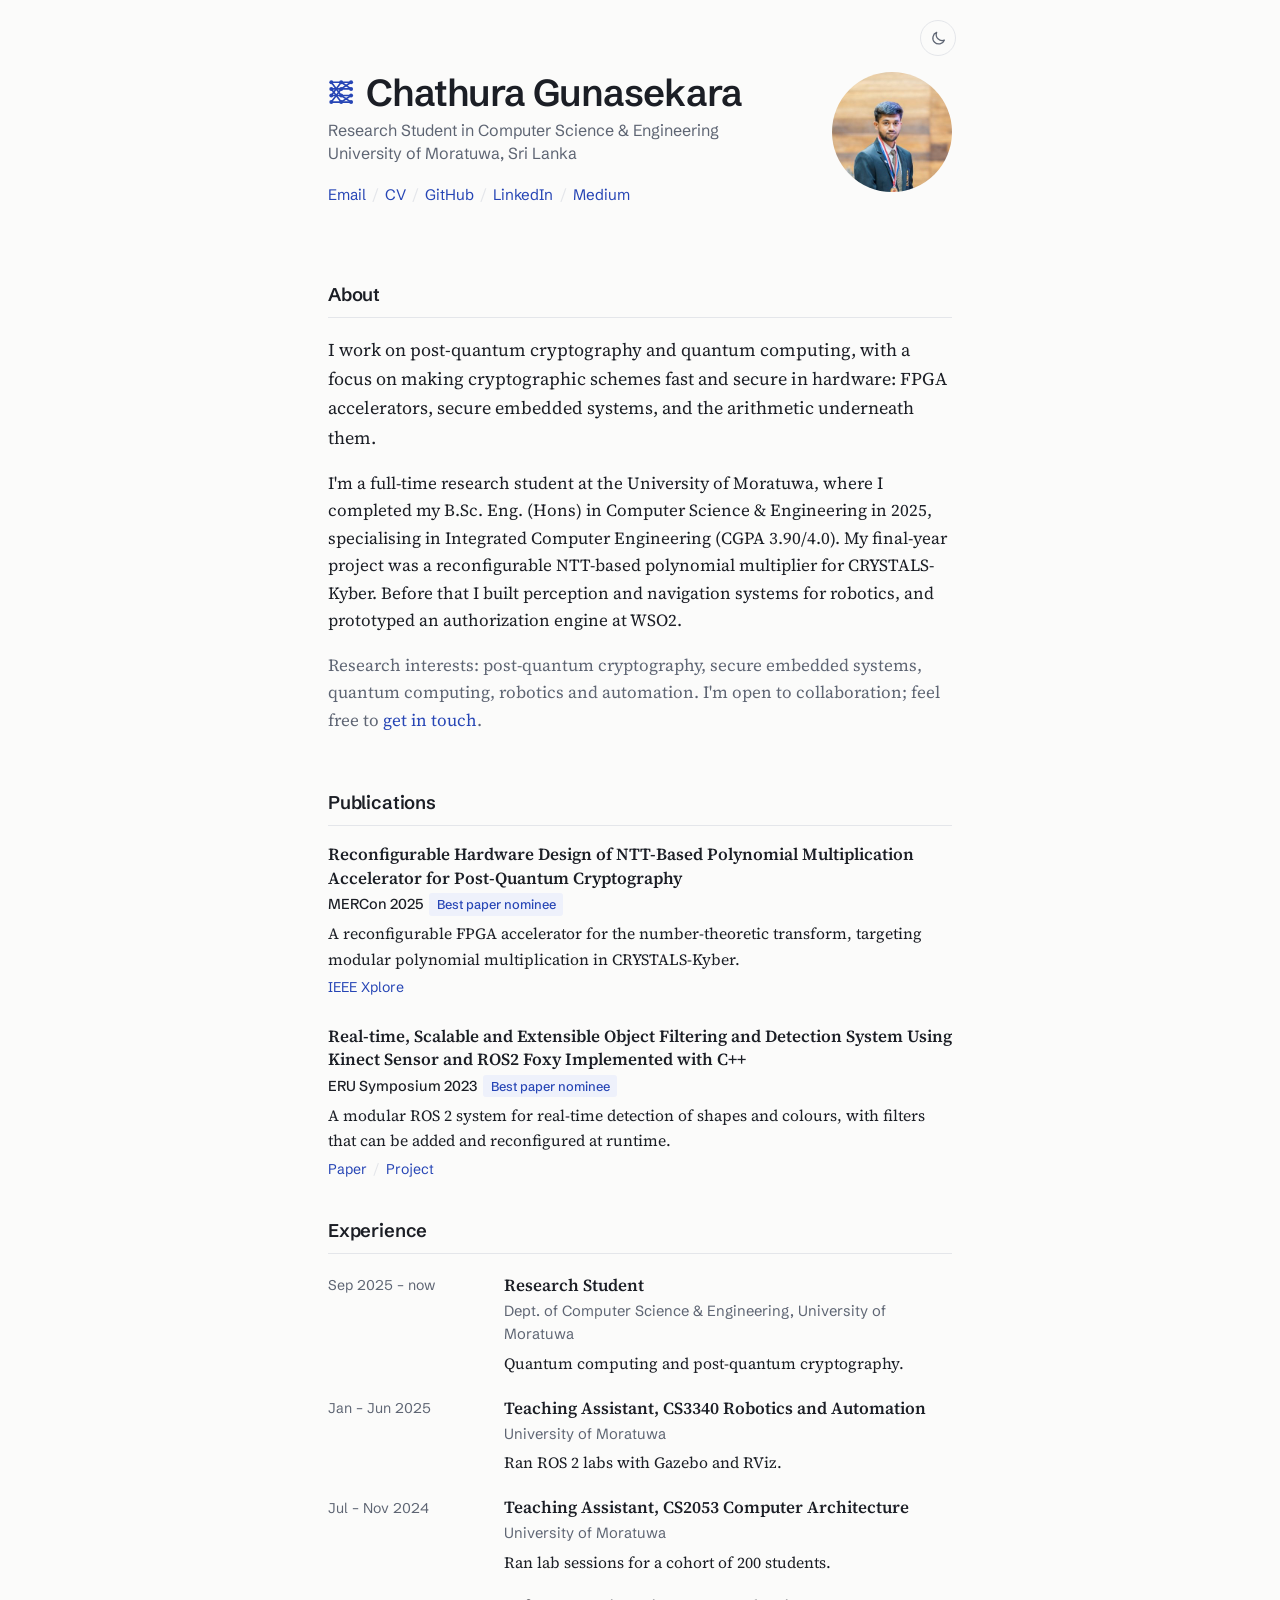
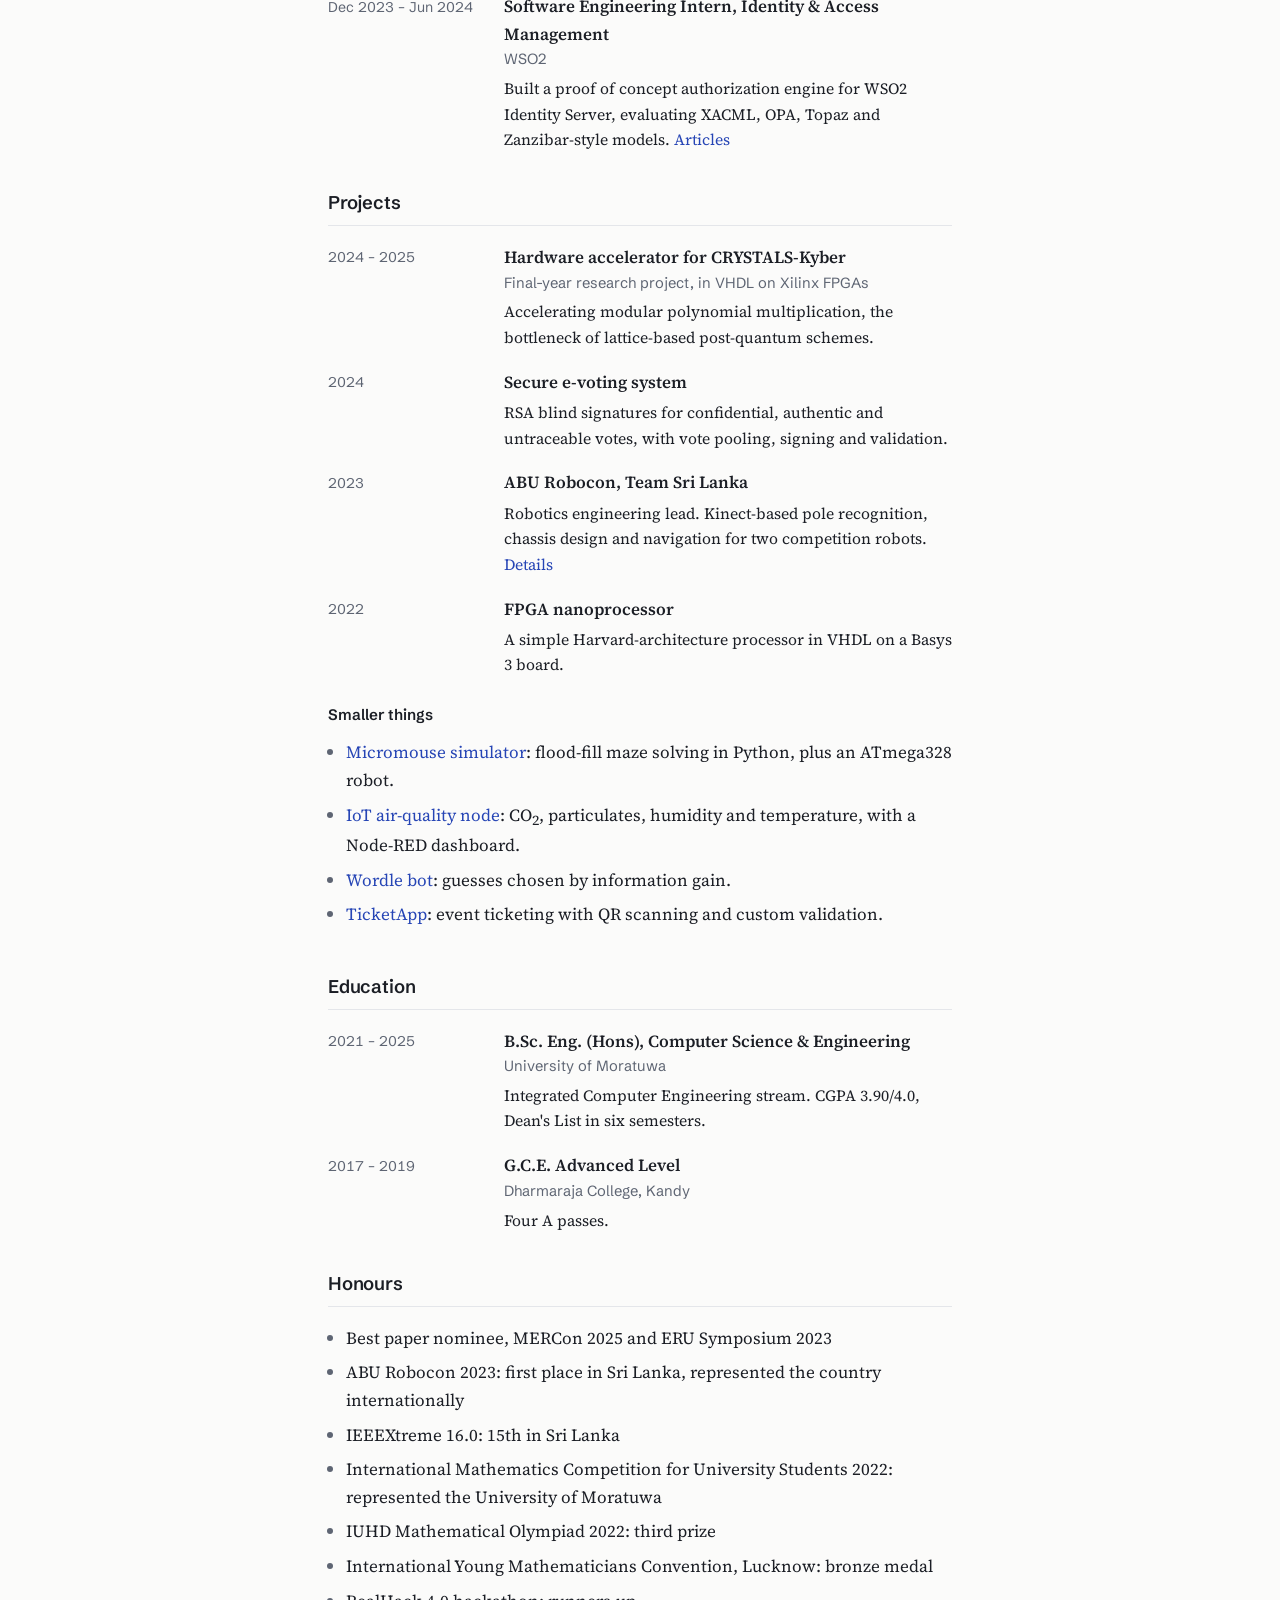
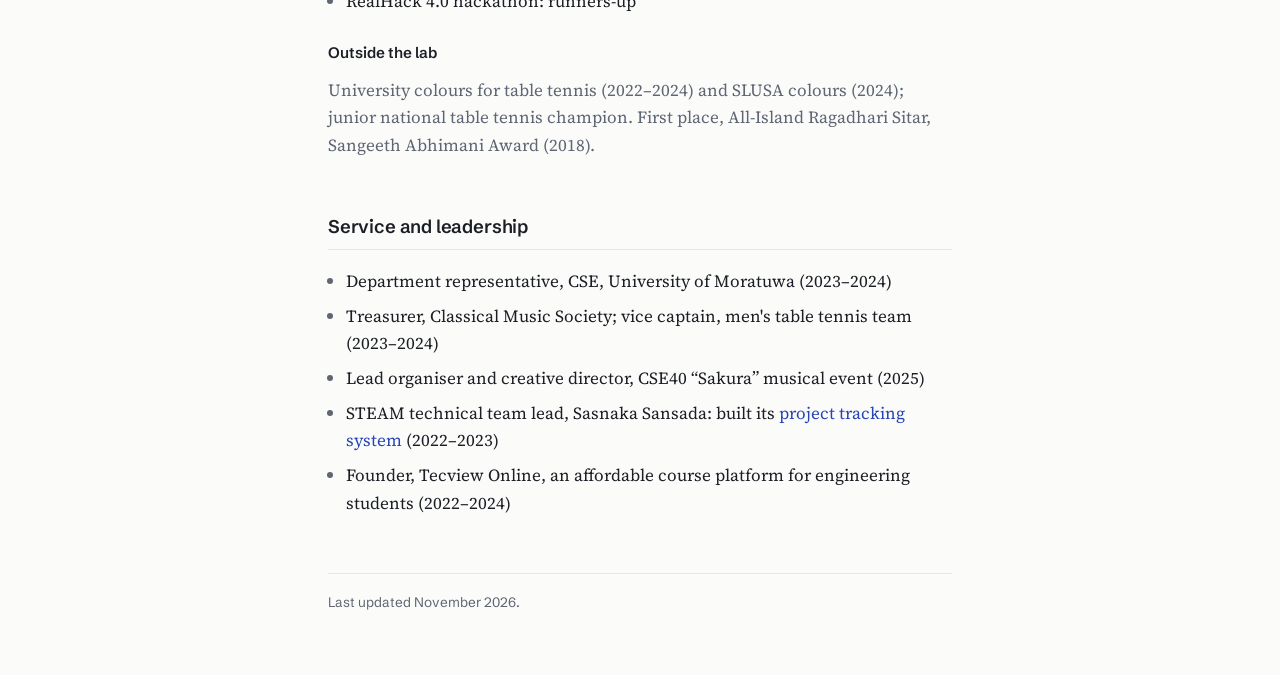
==== index.html @ fc16bc55 "Personal site with light/dark theme toggle" ====
<!doctype html>
<html lang="en">
<head>
  <meta charset="utf-8">
  <meta name="viewport" content="width=device-width, initial-scale=1">
  <title>Chathura Gunasekara</title>
  <meta name="description" content="Chathura Gunasekara: research student at the University of Moratuwa working on post-quantum cryptography, quantum computing and secure embedded systems.">
  <meta name="author" content="Chathura Gunasekara">

  <!-- Social previews (update og:url once your Vercel domain is set) -->
  <meta property="og:type" content="profile">
  <meta property="og:title" content="Chathura Gunasekara">
  <meta property="og:description" content="Post-quantum cryptography, quantum computing and secure embedded systems. University of Moratuwa.">
  <meta property="og:image" content="/assets/profile.jpg">
  <meta property="og:url" content="https://your-domain.vercel.app/">
  <meta name="twitter:card" content="summary">

  <script>
    /* Set the theme before first paint: saved choice, else system setting */
    (function () {
      var t;
      try { t = localStorage.getItem("theme"); } catch (e) {}
      if (t !== "light" && t !== "dark") {
        t = window.matchMedia("(prefers-color-scheme: dark)").matches ? "dark" : "light";
      }
      document.documentElement.setAttribute("data-theme", t);
    })();
  </script>
  <link rel="icon" href="/assets/favicon.svg" type="image/svg+xml">
  <link rel="preload" href="/assets/fonts/source-serif-4.woff2" as="font" type="font/woff2" crossorigin>
  <link rel="stylesheet" href="/styles.css">

  <script type="application/ld+json">
  {
    "@context": "https://schema.org",
    "@type": "Person",
    "name": "Chathura Gunasekara",
    "jobTitle": "Research Student",
    "affiliation": { "@type": "CollegeOrUniversity", "name": "University of Moratuwa" },
    "email": "mailto:chathura.20@cse.mrt.ac.lk",
    "sameAs": [
      "https://github.com/PRO-GUNE",
      "https://www.linkedin.com/in/chathura-gunasekara/",
      "https://medium.com/@chathuragunasekera"
    ]
  }
  </script>
</head>
<body>
<main class="wrap">
  <button class="theme-toggle" id="theme-toggle" type="button" aria-label="Switch to dark mode" title="Switch to dark mode">
    <svg class="icon-moon" viewBox="0 0 24 24" fill="none" stroke="currentColor" stroke-width="1.8" stroke-linecap="round" stroke-linejoin="round" aria-hidden="true"><path d="M20.5 14.5A8.5 8.5 0 0 1 9.5 3.5a8.5 8.5 0 1 0 11 11z"/></svg>
    <svg class="icon-sun" viewBox="0 0 24 24" fill="none" stroke="currentColor" stroke-width="1.8" stroke-linecap="round" aria-hidden="true"><circle cx="12" cy="12" r="4.2"/><path d="M12 2.5v2.2M12 19.3v2.2M2.5 12h2.2M19.3 12h2.2M5.3 5.3l1.6 1.6M17.1 17.1l1.6 1.6M5.3 18.7l1.6-1.6M17.1 6.9l1.6-1.6"/></svg>
  </button>

  
  <!-- ===================== Header ===================== -->
  <header class="masthead">
    <div>
      <h1 class="name">
        <svg class="mark" viewBox="0 0 24 24" fill="none" stroke="currentColor" stroke-width="1.5" stroke-linecap="round" aria-hidden="true">
          <path d="M3 3H21M3 9H21M3 15H21M3 21H21"/>
          <path d="M3 3L12 15M3 15L12 3M3 9L12 21M3 21L12 9"/>
          <path d="M12 3L21 9M12 9L21 3M12 15L21 21M12 21L21 15"/>
          <g fill="currentColor" stroke="none">
            <circle cx="3" cy="3" r="1.8"/><circle cx="3" cy="9" r="1.8"/><circle cx="3" cy="15" r="1.8"/><circle cx="3" cy="21" r="1.8"/>
            <circle cx="12" cy="3" r="1.8"/><circle cx="12" cy="9" r="1.8"/><circle cx="12" cy="15" r="1.8"/><circle cx="12" cy="21" r="1.8"/>
            <circle cx="21" cy="3" r="1.8"/><circle cx="21" cy="9" r="1.8"/><circle cx="21" cy="15" r="1.8"/><circle cx="21" cy="21" r="1.8"/>
          </g>
        </svg>
        Chathura Gunasekara
      </h1>
      <p class="role">Research Student in Computer Science &amp; Engineering<br>University of Moratuwa, Sri Lanka</p>
      <p class="links">
        <a href="mailto:chathura.20@cse.mrt.ac.lk">Email</a><span class="sep">/</span><a href="/assets/CV.pdf">CV</a><span class="sep">/</span><a href="https://github.com/PRO-GUNE">GitHub</a><span class="sep">/</span><a href="https://www.linkedin.com/in/chathura-gunasekara/">LinkedIn</a><span class="sep">/</span><a href="https://medium.com/@chathuragunasekera">Medium</a>
        <!-- Add when available:  <span class="sep">/</span><a href="https://scholar.google.com/citations?user=XXXX">Scholar</a>  -->
      </p>
    </div>
    <img class="portrait" src="/assets/profile.jpg" alt="Portrait of Chathura Gunasekara" width="160" height="160">
  </header>

  <!-- ===================== About ===================== -->
  <section id="about" aria-labelledby="about-h">
    <h2 id="about-h">About</h2>
    <p class="lede">I work on post-quantum cryptography and quantum computing, with a focus on making cryptographic schemes fast and secure in hardware: FPGA accelerators, secure embedded systems, and the arithmetic underneath them.</p>
    <p>I'm a full-time research student at the University of Moratuwa, where I completed my B.Sc. Eng. (Hons) in Computer Science &amp; Engineering in 2025, specialising in Integrated Computer Engineering (CGPA 3.90/4.0). My final-year project was a reconfigurable NTT-based polynomial multiplier for CRYSTALS-Kyber. Before that I built perception and navigation systems for robotics, and prototyped an authorization engine at WSO2.</p>
    <p class="muted">Research interests: post-quantum cryptography, secure embedded systems, quantum computing, robotics and automation. I'm open to collaboration; feel free to <a href="mailto:chathura.20@cse.mrt.ac.lk">get in touch</a>.</p>
  </section>

  <!-- ===================== Publications ===================== -->
  <section id="publications" aria-labelledby="pubs-h">
    <h2 id="pubs-h">Publications</h2>
    <ol class="pubs" reversed>
      <li class="pub">
        <span class="pub-title"><a href="https://ieeexplore.ieee.org/document/11217056">Reconfigurable Hardware Design of NTT-Based Polynomial Multiplication Accelerator for Post-Quantum Cryptography</a></span>
        <div class="pub-meta"><span class="venue">MERCon 2025</span><span class="tag">Best paper nominee</span></div>
        <p class="pub-desc">A reconfigurable FPGA accelerator for the number-theoretic transform, targeting modular polynomial multiplication in CRYSTALS-Kyber.</p>
        <div class="pub-links"><a href="https://ieeexplore.ieee.org/document/11217056">IEEE Xplore</a></div>
      </li>
      <li class="pub">
        <span class="pub-title"><a href="https://dl.lib.uom.lk/items/66637405-8cd2-4b41-bf23-5c54511abda5">Real-time, Scalable and Extensible Object Filtering and Detection System Using Kinect Sensor and ROS2 Foxy Implemented with C++</a></span>
        <div class="pub-meta"><span class="venue">ERU Symposium 2023</span><span class="tag">Best paper nominee</span></div>
        <p class="pub-desc">A modular ROS 2 system for real-time detection of shapes and colours, with filters that can be added and reconfigured at runtime.</p>
        <div class="pub-links"><a href="https://dl.lib.uom.lk/items/66637405-8cd2-4b41-bf23-5c54511abda5">Paper</a><a href="https://pro-gune.github.io/colorfileter-details.html">Project</a></div>
      </li>
    </ol>
  </section>

  <!-- ===================== Experience ===================== -->
  <section id="experience" aria-labelledby="exp-h">
    <h2 id="exp-h">Experience</h2>
    <ul class="entries">
      <li class="entry">
        <span class="when">Sep 2025 – now</span>
        <div class="what">
          <strong>Research Student</strong>
          <span class="where">Dept. of Computer Science &amp; Engineering, University of Moratuwa</span>
          <p>Quantum computing and post-quantum cryptography.</p>
        </div>
      </li>
      <li class="entry">
        <span class="when">Jan – Jun 2025</span>
        <div class="what">
          <strong>Teaching Assistant, CS3340 Robotics and Automation</strong>
          <span class="where">University of Moratuwa</span>
          <p>Ran ROS 2 labs with Gazebo and RViz.</p>
        </div>
      </li>
      <li class="entry">
        <span class="when">Jul – Nov 2024</span>
        <div class="what">
          <strong>Teaching Assistant, CS2053 Computer Architecture</strong>
          <span class="where">University of Moratuwa</span>
          <p>Ran lab sessions for a cohort of 200 students.</p>
        </div>
      </li>
      <li class="entry">
        <span class="when">Dec 2023 – Jun 2024</span>
        <div class="what">
          <strong>Software Engineering Intern, Identity &amp; Access Management</strong>
          <span class="where">WSO2</span>
          <p>Built a proof of concept authorization engine for WSO2 Identity Server, evaluating XACML, OPA, Topaz and Zanzibar-style models. <a href="https://medium.com/@chathuragunasekera">Articles</a></p>
        </div>
      </li>
    </ul>
  </section>

  <!-- ===================== Projects ===================== -->
  <section id="projects" aria-labelledby="proj-h">
    <h2 id="proj-h">Projects</h2>
    <ul class="entries">
      <li class="entry">
        <span class="when">2024 – 2025</span>
        <div class="what">
          <strong>Hardware accelerator for CRYSTALS-Kyber</strong>
          <span class="where">Final-year research project, in VHDL on Xilinx FPGAs</span>
          <p>Accelerating modular polynomial multiplication, the bottleneck of lattice-based post-quantum schemes.</p>
        </div>
      </li>
      <li class="entry">
        <span class="when">2024</span>
        <div class="what">
          <strong>Secure e-voting system</strong>
          <p>RSA blind signatures for confidential, authentic and untraceable votes, with vote pooling, signing and validation.</p>
        </div>
      </li>
      <li class="entry">
        <span class="when">2023</span>
        <div class="what">
          <strong>ABU Robocon, Team Sri Lanka</strong>
          <p>Robotics engineering lead. Kinect-based pole recognition, chassis design and navigation for two competition robots. <a href="https://pro-gune.github.io/robocon-details.html">Details</a></p>
        </div>
      </li>
      <li class="entry">
        <span class="when">2022</span>
        <div class="what">
          <strong>FPGA nanoprocessor</strong>
          <p>A simple Harvard-architecture processor in VHDL on a Basys 3 board.</p>
        </div>
      </li>
    </ul>

    <p class="subhead">Smaller things</p>
    <ul class="plain">
      <li><a href="https://pro-gune.github.io/Micromouse/">Micromouse simulator</a>: flood-fill maze solving in Python, plus an ATmega328 robot.</li>
      <li><a href="https://pro-gune.github.io/IOT_Air_Quality/">IoT air-quality node</a>: CO<sub>2</sub>, particulates, humidity and temperature, with a Node-RED dashboard.</li>
      <li><a href="https://pro-gune.github.io/WordleBot/">Wordle bot</a>: guesses chosen by information gain.</li>
      <li><a href="https://pro-gune.github.io/ticketapp-details.html">TicketApp</a>: event ticketing with QR scanning and custom validation.</li>
    </ul>
  </section>

  <!-- ===================== Education ===================== -->
  <section id="education" aria-labelledby="edu-h">
    <h2 id="edu-h">Education</h2>
    <ul class="entries">
      <li class="entry">
        <span class="when">2021 – 2025</span>
        <div class="what">
          <strong>B.Sc. Eng. (Hons), Computer Science &amp; Engineering</strong>
          <span class="where">University of Moratuwa</span>
          <p>Integrated Computer Engineering stream. CGPA 3.90/4.0, Dean's List in six semesters.</p>
        </div>
      </li>
      <li class="entry">
        <span class="when">2017 – 2019</span>
        <div class="what">
          <strong>G.C.E. Advanced Level</strong>
          <span class="where">Dharmaraja College, Kandy</span>
          <p>Four A passes.</p>
        </div>
      </li>
    </ul>
  </section>

  <!-- ===================== Honours ===================== -->
  <section id="honours" aria-labelledby="hon-h">
    <h2 id="hon-h">Honours</h2>
    <ul class="plain">
      <li>Best paper nominee, MERCon 2025 and ERU Symposium 2023</li>
      <li>ABU Robocon 2023: first place in Sri Lanka, represented the country internationally</li>
      <li>IEEEXtreme 16.0: 15th in Sri Lanka</li>
      <li>International Mathematics Competition for University Students 2022: represented the University of Moratuwa</li>
      <li>IUHD Mathematical Olympiad 2022: third prize</li>
      <li>International Young Mathematicians Convention, Lucknow: bronze medal</li>
      <li>RealHack 4.0 hackathon: runners-up</li>
    </ul>
    <p class="subhead">Outside the lab</p>
    <p class="muted">University colours for table tennis (2022–2024) and SLUSA colours (2024); junior national table tennis champion. First place, All-Island Ragadhari Sitar, Sangeeth Abhimani Award (2018).</p>
  </section>

  <!-- ===================== Service ===================== -->
  <section id="service" aria-labelledby="svc-h">
    <h2 id="svc-h">Service and leadership</h2>
    <ul class="plain">
      <li>Department representative, CSE, University of Moratuwa (2023–2024)</li>
      <li>Treasurer, Classical Music Society; vice captain, men's table tennis team (2023–2024)</li>
      <li>Lead organiser and creative director, CSE40 “Sakura” musical event (2025)</li>
      <li>STEAM technical team lead, Sasnaka Sansada: built its <a href="https://projects.sasnaka.org/">project tracking system</a> (2022–2023)</li>
      <li>Founder, Tecview Online, an affordable course platform for engineering students (2022–2024)</li>
    </ul>
  </section>

  <footer>
    <p>Last updated November 2026.</p>
  </footer>
</main>
<script>
  (function () {
    var root = document.documentElement;
    var btn = document.getElementById("theme-toggle");
    var media = window.matchMedia("(prefers-color-scheme: dark)");

    function label() {
      var next = root.getAttribute("data-theme") === "dark" ? "light" : "dark";
      btn.setAttribute("aria-label", "Switch to " + next + " mode");
      btn.title = "Switch to " + next + " mode";
    }
    function apply(t, animate) {
      if (animate) {
        root.classList.add("theme-anim");
        setTimeout(function () { root.classList.remove("theme-anim"); }, 300);
      }
      root.setAttribute("data-theme", t);
      label();
    }

    btn.addEventListener("click", function () {
      var t = root.getAttribute("data-theme") === "dark" ? "light" : "dark";
      try { localStorage.setItem("theme", t); } catch (e) {}
      apply(t, true);
    });

    /* Follow system changes until the visitor picks a theme */
    media.addEventListener("change", function (e) {
      var saved = null;
      try { saved = localStorage.getItem("theme"); } catch (err) {}
      if (!saved) apply(e.matches ? "dark" : "light", true);
    });

    label();
  })();
</script>
</body>
</html>
---- styles.css ----
/* ---------- Fonts (self-hosted, SIL OFL; see assets/fonts) ---------- */
@font-face {
  font-family: "Source Serif 4";
  src: url("/assets/fonts/source-serif-4.woff2") format("woff2-variations"), url("/assets/fonts/source-serif-4.woff2") format("woff2");
  font-weight: 200 900;
  font-style: normal;
  font-display: swap;
}
@font-face {
  font-family: "Schibsted Grotesk";
  src: url("/assets/fonts/schibsted-grotesk.woff2") format("woff2-variations"), url("/assets/fonts/schibsted-grotesk.woff2") format("woff2");
  font-weight: 400 900;
  font-style: normal;
  font-display: swap;
}

/* ---------- Tokens ---------- */
:root {
  --paper: #fbfbfa;
  --ink: #1b1e25;
  --muted: #5e6573;
  --rule: #e4e6ea;
  --link: #2645b5;
  --link-hover: #142c86;
  --tag-bg: #eef1fb;

  --serif: "Source Serif 4", Georgia, "Times New Roman", serif;
  --sans: "Schibsted Grotesk", system-ui, -apple-system, "Segoe UI", sans-serif;

  --measure: 42rem;
  --date-col: 9.75rem;
  color-scheme: light;
}

/* Dark theme: chosen via the toggle (data-theme), or the system setting when JS is off */
:root[data-theme="dark"] {
  --paper: #15171c;
  --ink: #e4e6eb;
  --muted: #9aa1ae;
  --rule: #2a2e37;
  --link: #93a8ff;
  --link-hover: #c3cfff;
  --tag-bg: #1f2534;
  color-scheme: dark;
}
@media (prefers-color-scheme: dark) {
  :root:not([data-theme]) {
    --paper: #15171c;
    --ink: #e4e6eb;
    --muted: #9aa1ae;
    --rule: #2a2e37;
    --link: #93a8ff;
    --link-hover: #c3cfff;
    --tag-bg: #1f2534;
    color-scheme: dark;
  }
}

/* ---------- Base ---------- */
*, *::before, *::after { box-sizing: border-box; }

html { -webkit-text-size-adjust: 100%; }

body {
  margin: 0;
  background: var(--paper);
  color: var(--ink);
  font-family: var(--serif);
  font-size: 1.0625rem;           /* 17px */
  line-height: 1.62;
  font-optical-sizing: auto;
  text-rendering: optimizeLegibility;
}

a {
  color: var(--link);
  text-decoration: none;
  text-underline-offset: 0.18em;
  text-decoration-thickness: 1px;
}
a:hover { color: var(--link-hover); text-decoration: underline; }
a:focus-visible {
  outline: 2px solid var(--link);
  outline-offset: 2px;
  border-radius: 2px;
}

p { margin: 0 0 1em; }

.wrap {
  position: relative;
  max-width: var(--measure);
  margin: 0 auto;
  padding: 4.5rem 1.5rem 3rem;
}

/* ---------- Header ---------- */
.masthead {
  display: grid;
  grid-template-columns: 1fr auto;
  gap: 1.5rem 2rem;
  align-items: start;
  padding-bottom: 2.25rem;
}

.name {
  display: flex;
  align-items: center;
  gap: 0.7rem;
  margin: 0 0 0.35rem;
  font-family: var(--sans);
  font-weight: 600;
  font-size: 2.35rem;
  line-height: 1.1;
  letter-spacing: -0.025em;
}

.mark {
  width: 1.65rem;
  height: 1.65rem;
  flex: none;
  color: var(--link);
}

.role {
  margin: 0 0 1.1rem;
  font-family: var(--sans);
  font-size: 1rem;
  line-height: 1.45;
  color: var(--muted);
}

.links {
  margin: 0;
  font-family: var(--sans);
  font-size: 0.95rem;
}
.links .sep { color: var(--rule); padding: 0 0.4em; }

.portrait {
  width: 7.5rem;
  height: 7.5rem;
  border-radius: 50%;
  object-fit: cover;
  display: block;
  background: var(--rule);
}

/* ---------- Theme toggle ---------- */
.theme-toggle {
  position: absolute;
  top: 1.25rem;
  right: 1.25rem;
  display: grid;
  place-items: center;
  width: 2.25rem;
  height: 2.25rem;
  padding: 0;
  border: 1px solid var(--rule);
  border-radius: 50%;
  background: transparent;
  color: var(--muted);
  cursor: pointer;
}
.theme-toggle:hover { color: var(--ink); border-color: var(--muted); }
.theme-toggle:focus-visible { outline: 2px solid var(--link); outline-offset: 2px; }
.theme-toggle svg { width: 1.05rem; height: 1.05rem; }
.icon-sun { display: none; }
:root[data-theme="dark"] .icon-sun { display: block; }
:root[data-theme="dark"] .icon-moon { display: none; }

/* Colour fade only when the visitor switches themes */
.theme-anim, .theme-anim * {
  transition: background-color .25s ease, color .25s ease, border-color .25s ease !important;
}
@media (prefers-reduced-motion: reduce) {
  .theme-anim, .theme-anim * { transition: none !important; }
}

/* ---------- Sections ---------- */
section { padding-top: 2.25rem; }

h2 {
  margin: 0 0 1.1rem;
  font-family: var(--sans);
  font-weight: 600;
  font-size: 1.15rem;
  letter-spacing: -0.01em;
  padding-bottom: 0.45rem;
  border-bottom: 1px solid var(--rule);
}

.lede { font-size: 1.125rem; }

.muted { color: var(--muted); }

/* ---------- Publications ---------- */
.pubs { list-style: none; margin: 0; padding: 0; }
.pub { margin: 0 0 1.6rem; }
.pub:last-child { margin-bottom: 0; }

.pub-title {
  font-weight: 600;
  line-height: 1.38;
  display: block;
  margin-bottom: 0.2rem;
}
.pub-title a { color: var(--ink); }
.pub-title a:hover { color: var(--link); }

.pub-meta {
  font-family: var(--sans);
  font-size: 0.9rem;
  color: var(--muted);
  margin-bottom: 0.3rem;
}
.venue { color: var(--ink); font-weight: 500; }

.tag {
  display: inline-block;
  margin-left: 0.4rem;
  padding: 0.05rem 0.45rem;
  border-radius: 3px;
  background: var(--tag-bg);
  color: var(--link);
  font-size: 0.8rem;
  font-weight: 500;
  white-space: nowrap;
}

.pub-desc { margin: 0 0 0.25rem; font-size: 0.98rem; }

.pub-links {
  font-family: var(--sans);
  font-size: 0.88rem;
}
.pub-links a + a::before {
  content: "/";
  color: var(--rule);
  padding: 0 0.45em;
}

/* ---------- Dated entries (experience, education, projects) ---------- */
.entries { list-style: none; margin: 0; padding: 0; }

.entry {
  display: grid;
  grid-template-columns: var(--date-col) 1fr;
  gap: 0 1.25rem;
  margin-bottom: 1.15rem;
}
.entry:last-child { margin-bottom: 0; }

.when {
  white-space: nowrap;
  font-family: var(--sans);
  font-size: 0.88rem;
  color: var(--muted);
  font-variant-numeric: tabular-nums;
  padding-top: 0.15rem;
}

.what { margin: 0; }
.what strong { font-weight: 600; }
.where {
  display: block;
  font-family: var(--sans);
  font-size: 0.92rem;
  color: var(--muted);
}
.what p { margin: 0.25rem 0 0; font-size: 0.98rem; }

/* ---------- Compact lists ---------- */
.plain { margin: 0; padding-left: 1.1rem; }
.plain li { margin-bottom: 0.45rem; }
.plain li::marker { color: var(--muted); }

.subhead {
  font-family: var(--sans);
  font-size: 0.95rem;
  font-weight: 600;
  margin: 1.6rem 0 0.7rem;
}

/* ---------- Footer ---------- */
footer {
  margin-top: 3.5rem;
  padding-top: 1.1rem;
  border-top: 1px solid var(--rule);
  font-family: var(--sans);
  font-size: 0.85rem;
  color: var(--muted);
}

/* ---------- Small screens ---------- */
@media (max-width: 600px) {
  .wrap { padding-top: 2.5rem; }
  .masthead { grid-template-columns: 1fr; }
  .portrait { order: -1; width: 5.5rem; height: 5.5rem; }
  .name { font-size: 1.95rem; }
  .entry { grid-template-columns: 1fr; }
  .when { padding-top: 0; }
}

@media print {
  :root { --paper: #fff; --ink: #000; }
  .wrap { padding-top: 0; }
  a { color: inherit; }
}
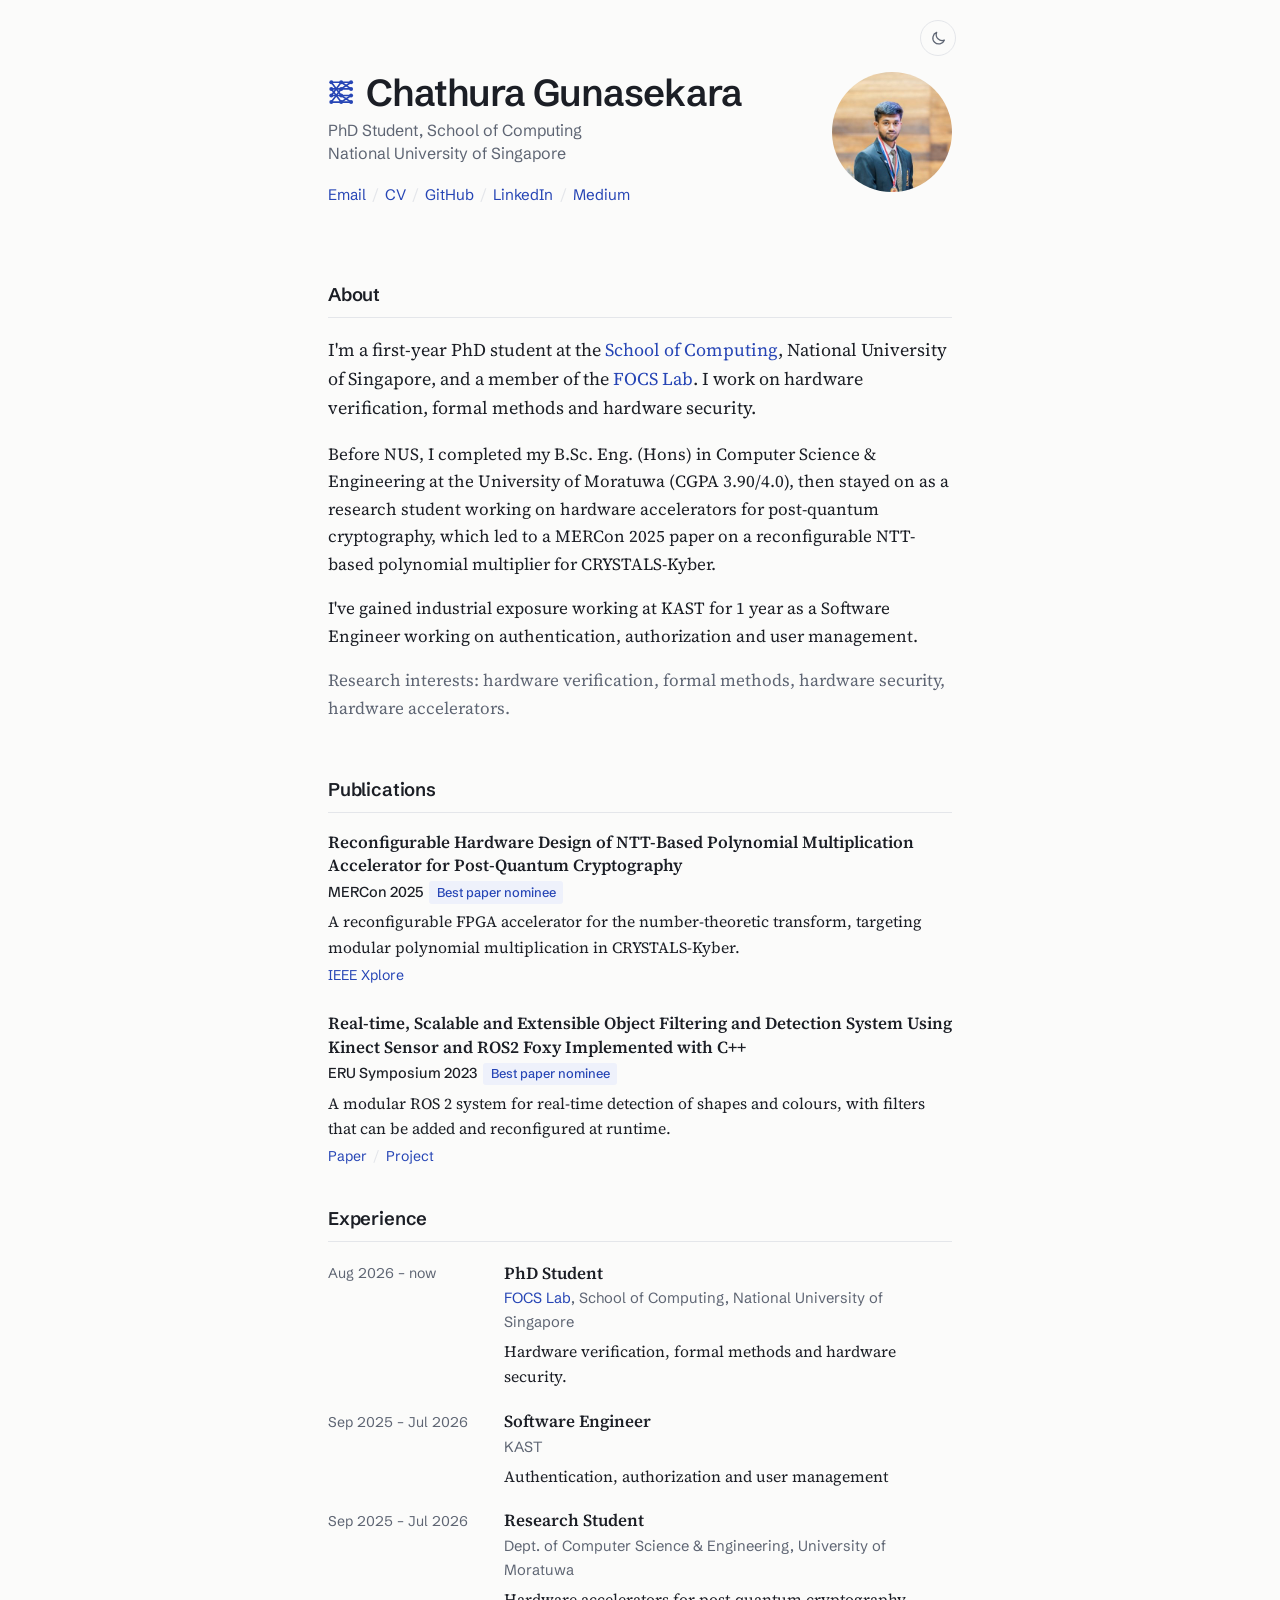
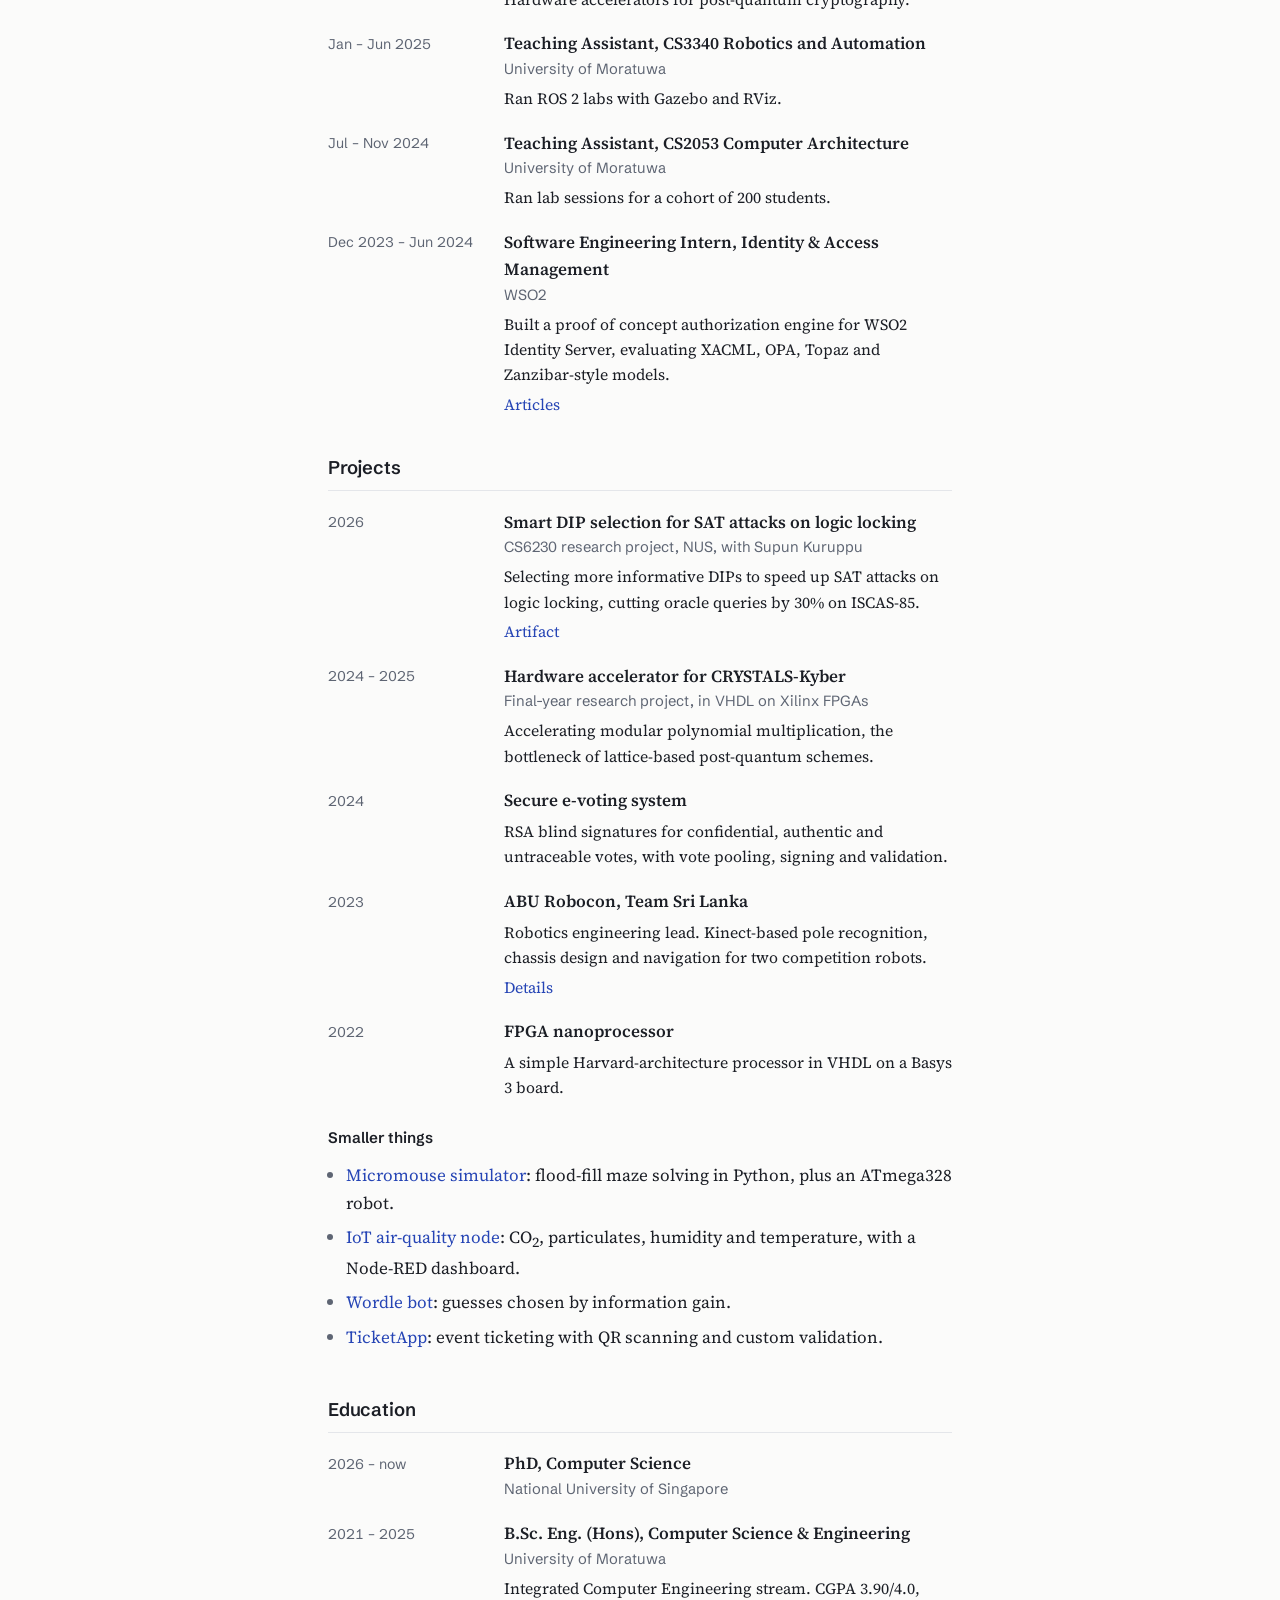
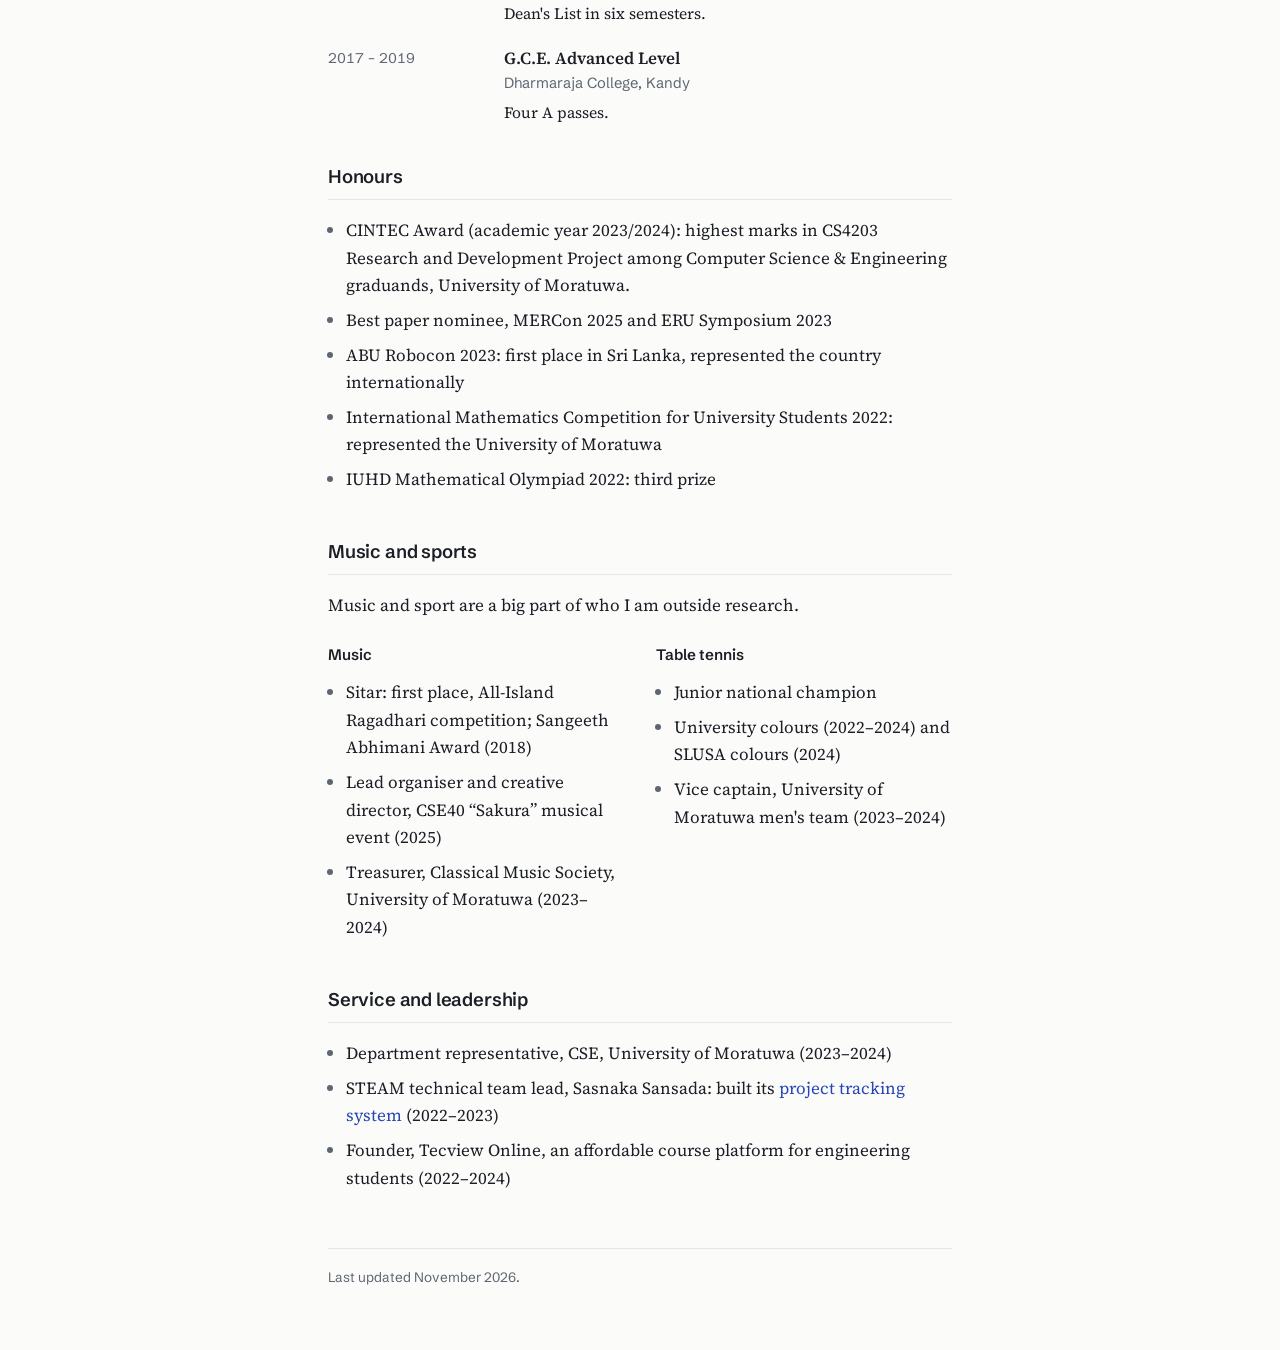
==== commit 88177294: "Updated website" ====
--- a/index.html
+++ b/index.html
@@ -4,13 +4,13 @@
   <meta charset="utf-8">
   <meta name="viewport" content="width=device-width, initial-scale=1">
   <title>Chathura Gunasekara</title>
-  <meta name="description" content="Chathura Gunasekara: research student at the University of Moratuwa working on post-quantum cryptography, quantum computing and secure embedded systems.">
+  <meta name="description" content="Chathura Gunasekara: PhD student at the National University of Singapore (FOCS Lab) working on hardware verification, formal methods and hardware security.">
   <meta name="author" content="Chathura Gunasekara">
 
   <!-- Social previews (update og:url once your Vercel domain is set) -->
   <meta property="og:type" content="profile">
   <meta property="og:title" content="Chathura Gunasekara">
-  <meta property="og:description" content="Post-quantum cryptography, quantum computing and secure embedded systems. University of Moratuwa.">
+  <meta property="og:description" content="Hardware verification, formal methods and hardware security. PhD student, National University of Singapore.">
   <meta property="og:image" content="/assets/profile.jpg">
   <meta property="og:url" content="https://your-domain.vercel.app/">
   <meta name="twitter:card" content="summary">
@@ -35,9 +35,9 @@
     "@context": "https://schema.org",
     "@type": "Person",
     "name": "Chathura Gunasekara",
-    "jobTitle": "Research Student",
-    "affiliation": { "@type": "CollegeOrUniversity", "name": "University of Moratuwa" },
-    "email": "mailto:chathura.20@cse.mrt.ac.lk",
+    "jobTitle": "PhD Student",
+    "affiliation": { "@type": "CollegeOrUniversity", "name": "National University of Singapore" },
+    "email": "mailto:chathuranus@gmail.com",
     "sameAs": [
       "https://github.com/PRO-GUNE",
       "https://www.linkedin.com/in/chathura-gunasekara/",
@@ -53,7 +53,6 @@
     <svg class="icon-sun" viewBox="0 0 24 24" fill="none" stroke="currentColor" stroke-width="1.8" stroke-linecap="round" aria-hidden="true"><circle cx="12" cy="12" r="4.2"/><path d="M12 2.5v2.2M12 19.3v2.2M2.5 12h2.2M19.3 12h2.2M5.3 5.3l1.6 1.6M17.1 17.1l1.6 1.6M5.3 18.7l1.6-1.6M17.1 6.9l1.6-1.6"/></svg>
   </button>
 
-  
   <!-- ===================== Header ===================== -->
   <header class="masthead">
     <div>
@@ -70,9 +69,9 @@
         </svg>
         Chathura Gunasekara
       </h1>
-      <p class="role">Research Student in Computer Science &amp; Engineering<br>University of Moratuwa, Sri Lanka</p>
+      <p class="role">PhD Student, School of Computing<br>National University of Singapore</p>
       <p class="links">
-        <a href="mailto:chathura.20@cse.mrt.ac.lk">Email</a><span class="sep">/</span><a href="/assets/CV.pdf">CV</a><span class="sep">/</span><a href="https://github.com/PRO-GUNE">GitHub</a><span class="sep">/</span><a href="https://www.linkedin.com/in/chathura-gunasekara/">LinkedIn</a><span class="sep">/</span><a href="https://medium.com/@chathuragunasekera">Medium</a>
+        <a href="mailto:chathuranus@gmail.com">Email</a><span class="sep">/</span><a href="/assets/CV.pdf">CV</a><span class="sep">/</span><a href="https://github.com/chathuranus">GitHub</a><span class="sep">/</span><a href="https://www.linkedin.com/in/chathura-gunasekara/">LinkedIn</a><span class="sep">/</span><a href="https://medium.com/@chathuragunasekera">Medium</a>
         <!-- Add when available:  <span class="sep">/</span><a href="https://scholar.google.com/citations?user=XXXX">Scholar</a>  -->
       </p>
     </div>
@@ -82,9 +81,10 @@
   <!-- ===================== About ===================== -->
   <section id="about" aria-labelledby="about-h">
     <h2 id="about-h">About</h2>
-    <p class="lede">I work on post-quantum cryptography and quantum computing, with a focus on making cryptographic schemes fast and secure in hardware: FPGA accelerators, secure embedded systems, and the arithmetic underneath them.</p>
-    <p>I'm a full-time research student at the University of Moratuwa, where I completed my B.Sc. Eng. (Hons) in Computer Science &amp; Engineering in 2025, specialising in Integrated Computer Engineering (CGPA 3.90/4.0). My final-year project was a reconfigurable NTT-based polynomial multiplier for CRYSTALS-Kyber. Before that I built perception and navigation systems for robotics, and prototyped an authorization engine at WSO2.</p>
-    <p class="muted">Research interests: post-quantum cryptography, secure embedded systems, quantum computing, robotics and automation. I'm open to collaboration; feel free to <a href="mailto:chathura.20@cse.mrt.ac.lk">get in touch</a>.</p>
+    <p class="lede">I'm a first-year PhD student at the <a href="https://www.comp.nus.edu.sg/">School of Computing</a>, National University of Singapore, and a member of the <a href="https://focs-lab.comp.nus.edu.sg/">FOCS Lab</a>. I work on hardware verification, formal methods and hardware security.</p>
+    <p>Before NUS, I completed my B.Sc. Eng. (Hons) in Computer Science &amp; Engineering at the University of Moratuwa (CGPA 3.90/4.0), then stayed on as a research student working on hardware accelerators for post-quantum cryptography, which led to a MERCon 2025 paper on a reconfigurable NTT-based polynomial multiplier for CRYSTALS-Kyber.</p>
+    <p>I've gained industrial exposure working at KAST for 1 year as a Software Engineer working on authentication, authorization and user management.</p>
+    <p class="muted">Research interests: hardware verification, formal methods, hardware security, hardware accelerators.</p>
   </section>
 
   <!-- ===================== Publications ===================== -->
@@ -111,11 +111,27 @@
     <h2 id="exp-h">Experience</h2>
     <ul class="entries">
       <li class="entry">
-        <span class="when">Sep 2025 – now</span>
+        <span class="when">Aug 2026 – now</span>
+        <div class="what">
+          <strong>PhD Student</strong>
+          <span class="where"><a href="https://focs-lab.comp.nus.edu.sg/">FOCS Lab</a>, School of Computing, National University of Singapore</span>
+          <p>Hardware verification, formal methods and hardware security.</p>
+        </div>
+      </li>
+      <li class="entry">
+        <span class="when">Sep 2025 – Jul 2026</span>
+        <div class="what">
+          <strong>Software Engineer</strong>
+          <span class="where">KAST</span>
+          <p>Authentication, authorization and user management</p>
+        </div>
+      </li>
+      <li class="entry">
+        <span class="when">Sep 2025 – Jul 2026</span>
         <div class="what">
           <strong>Research Student</strong>
           <span class="where">Dept. of Computer Science &amp; Engineering, University of Moratuwa</span>
-          <p>Quantum computing and post-quantum cryptography.</p>
+          <p>Hardware accelerators for post-quantum cryptography.</p>
         </div>
       </li>
       <li class="entry">
@@ -139,7 +155,8 @@
         <div class="what">
           <strong>Software Engineering Intern, Identity &amp; Access Management</strong>
           <span class="where">WSO2</span>
-          <p>Built a proof of concept authorization engine for WSO2 Identity Server, evaluating XACML, OPA, Topaz and Zanzibar-style models. <a href="https://medium.com/@chathuragunasekera">Articles</a></p>
+          <p>Built a proof of concept authorization engine for WSO2 Identity Server, evaluating XACML, OPA, Topaz and Zanzibar-style models.</p>
+          <p><a href="https://medium.com/@chathuragunasekera">Articles</a></p>
         </div>
       </li>
     </ul>
@@ -150,6 +167,15 @@
     <h2 id="proj-h">Projects</h2>
     <ul class="entries">
       <li class="entry">
+        <span class="when">2026</span>
+        <div class="what">
+          <strong>Smart DIP selection for SAT attacks on logic locking</strong>
+          <span class="where">CS6230 research project, NUS, with Supun Kuruppu</span>
+          <p>Selecting more informative DIPs to speed up SAT attacks on logic locking, cutting oracle queries by 30% on ISCAS-85.</p>
+          <p><a href="https://github.com/chathuranus/dip-attack-optimization">Artifact</a></p>
+        </div>
+      </li>
+      <li class="entry">
         <span class="when">2024 – 2025</span>
         <div class="what">
           <strong>Hardware accelerator for CRYSTALS-Kyber</strong>
@@ -168,7 +194,8 @@
         <span class="when">2023</span>
         <div class="what">
           <strong>ABU Robocon, Team Sri Lanka</strong>
-          <p>Robotics engineering lead. Kinect-based pole recognition, chassis design and navigation for two competition robots. <a href="https://pro-gune.github.io/robocon-details.html">Details</a></p>
+          <p>Robotics engineering lead. Kinect-based pole recognition, chassis design and navigation for two competition robots.</p>
+          <p><a href="https://pro-gune.github.io/robocon-details.html">Details</a></p>
         </div>
       </li>
       <li class="entry">
@@ -194,6 +221,13 @@
     <h2 id="edu-h">Education</h2>
     <ul class="entries">
       <li class="entry">
+        <span class="when">2026 – now</span>
+        <div class="what">
+          <strong>PhD, Computer Science</strong>
+          <span class="where">National University of Singapore</span>
+        </div>
+      </li>
+      <li class="entry">
         <span class="when">2021 – 2025</span>
         <div class="what">
           <strong>B.Sc. Eng. (Hons), Computer Science &amp; Engineering</strong>
@@ -216,16 +250,36 @@
   <section id="honours" aria-labelledby="hon-h">
     <h2 id="hon-h">Honours</h2>
     <ul class="plain">
+      <li>CINTEC Award (academic year 2023/2024): highest marks in CS4203 Research and Development Project among Computer Science &amp; Engineering graduands, University of Moratuwa.</li>
       <li>Best paper nominee, MERCon 2025 and ERU Symposium 2023</li>
       <li>ABU Robocon 2023: first place in Sri Lanka, represented the country internationally</li>
-      <li>IEEEXtreme 16.0: 15th in Sri Lanka</li>
       <li>International Mathematics Competition for University Students 2022: represented the University of Moratuwa</li>
       <li>IUHD Mathematical Olympiad 2022: third prize</li>
-      <li>International Young Mathematicians Convention, Lucknow: bronze medal</li>
-      <li>RealHack 4.0 hackathon: runners-up</li>
-    </ul>
-    <p class="subhead">Outside the lab</p>
-    <p class="muted">University colours for table tennis (2022–2024) and SLUSA colours (2024); junior national table tennis champion. First place, All-Island Ragadhari Sitar, Sangeeth Abhimani Award (2018).</p>
+    </ul>
+  </section>
+
+  <!-- ===================== Music and sports ===================== -->
+  <section id="music-sports" aria-labelledby="ms-h">
+    <h2 id="ms-h">Music and sports</h2>
+    <p>Music and sport are a big part of who I am outside research.</p>
+    <div class="split">
+      <div>
+        <p class="subhead">Music</p>
+        <ul class="plain">
+          <li>Sitar: first place, All-Island Ragadhari competition; Sangeeth Abhimani Award (2018)</li>
+          <li>Lead organiser and creative director, CSE40 “Sakura” musical event (2025)</li>
+          <li>Treasurer, Classical Music Society, University of Moratuwa (2023–2024)</li>
+        </ul>
+      </div>
+      <div>
+        <p class="subhead">Table tennis</p>
+        <ul class="plain">
+          <li>Junior national champion</li>
+          <li>University colours (2022–2024) and SLUSA colours (2024)</li>
+          <li>Vice captain, University of Moratuwa men's team (2023–2024)</li>
+        </ul>
+      </div>
+    </div>
   </section>
 
   <!-- ===================== Service ===================== -->
@@ -233,8 +287,6 @@
     <h2 id="svc-h">Service and leadership</h2>
     <ul class="plain">
       <li>Department representative, CSE, University of Moratuwa (2023–2024)</li>
-      <li>Treasurer, Classical Music Society; vice captain, men's table tennis team (2023–2024)</li>
-      <li>Lead organiser and creative director, CSE40 “Sakura” musical event (2025)</li>
       <li>STEAM technical team lead, Sasnaka Sansada: built its <a href="https://projects.sasnaka.org/">project tracking system</a> (2022–2023)</li>
       <li>Founder, Tecview Online, an affordable course platform for engineering students (2022–2024)</li>
     </ul>
@@ -281,4 +333,4 @@
   })();
 </script>
 </body>
-</html>
+</html>
--- a/styles.css
+++ b/styles.css
@@ -282,6 +282,18 @@
   margin: 1.6rem 0 0.7rem;
 }
 
+/* ---------- Two-column groups (music / sports) ---------- */
+.split {
+  display: grid;
+  grid-template-columns: 1fr 1fr;
+  gap: 0 2rem;
+}
+.split .subhead { margin-top: 0.4rem; }
+@media (max-width: 600px) {
+  .split { grid-template-columns: 1fr; }
+  .split > div + div .subhead { margin-top: 1.4rem; }
+}
+
 /* ---------- Footer ---------- */
 footer {
   margin-top: 3.5rem;
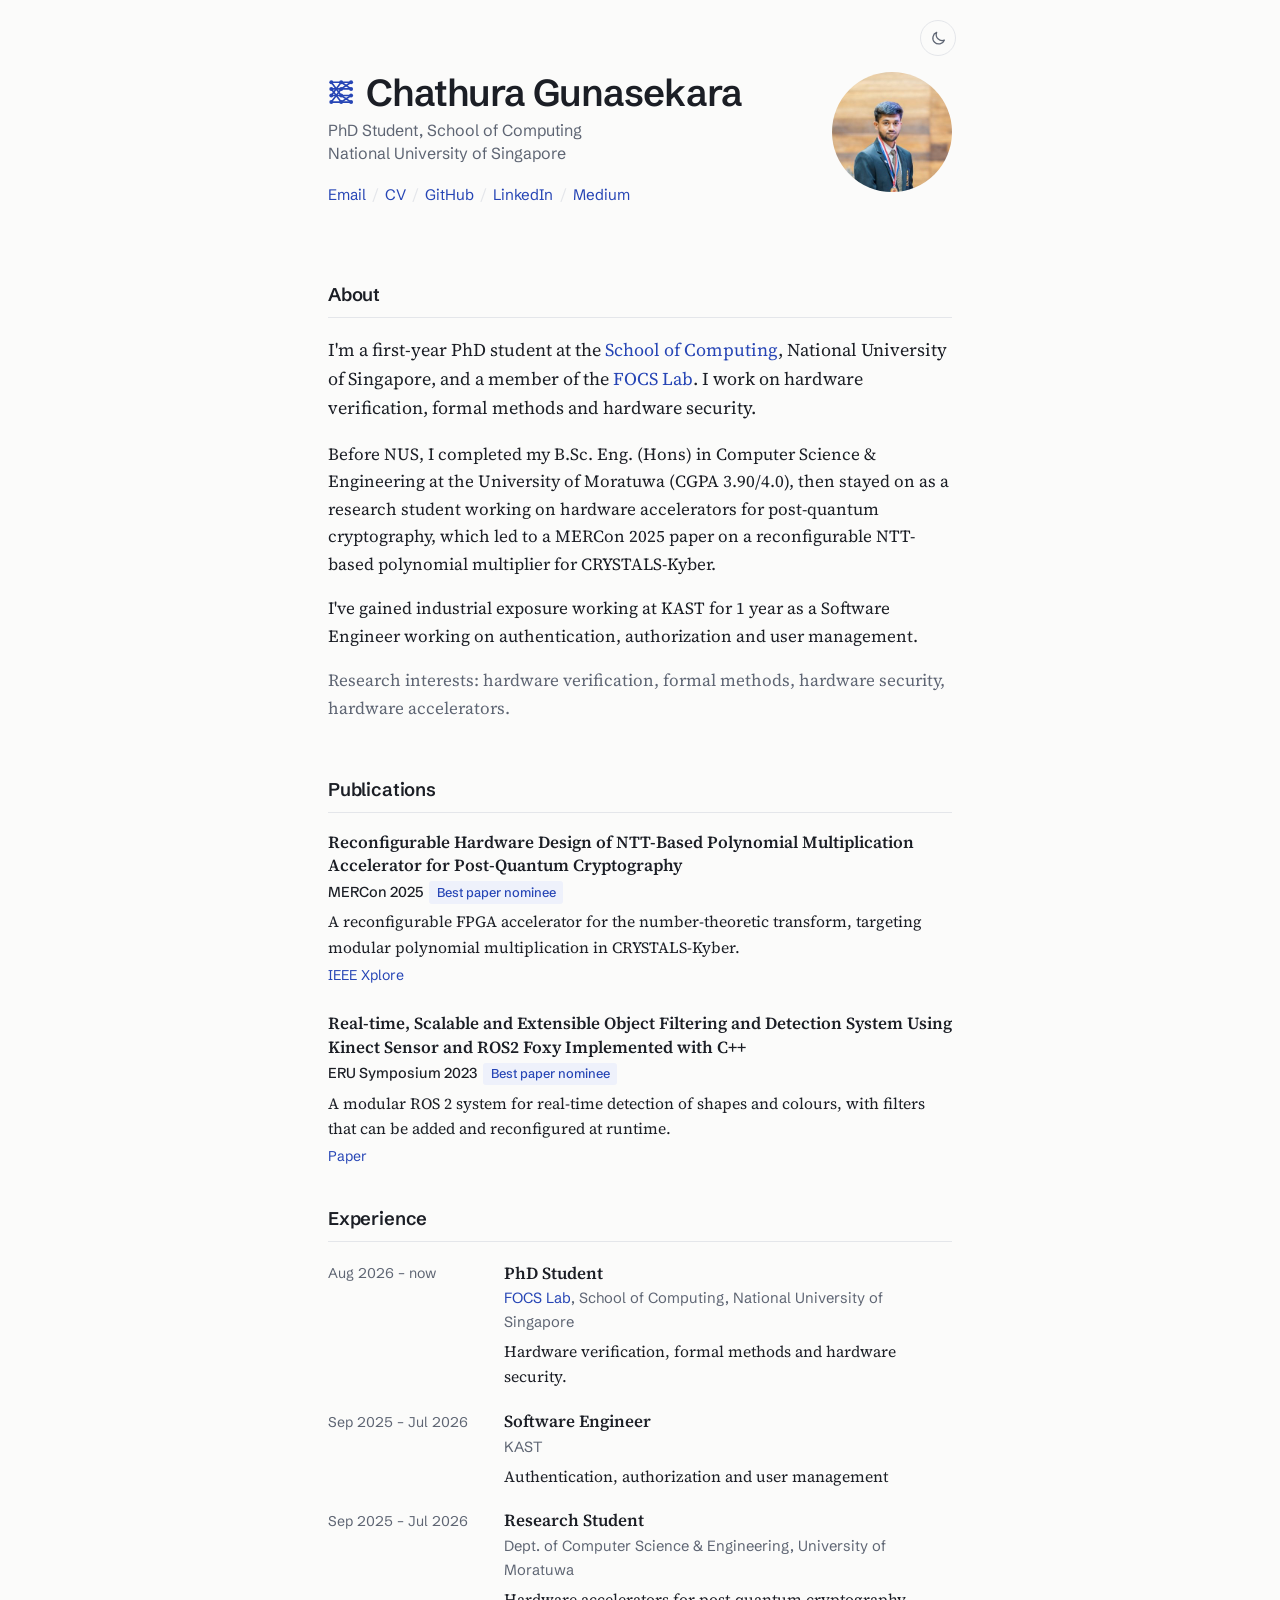
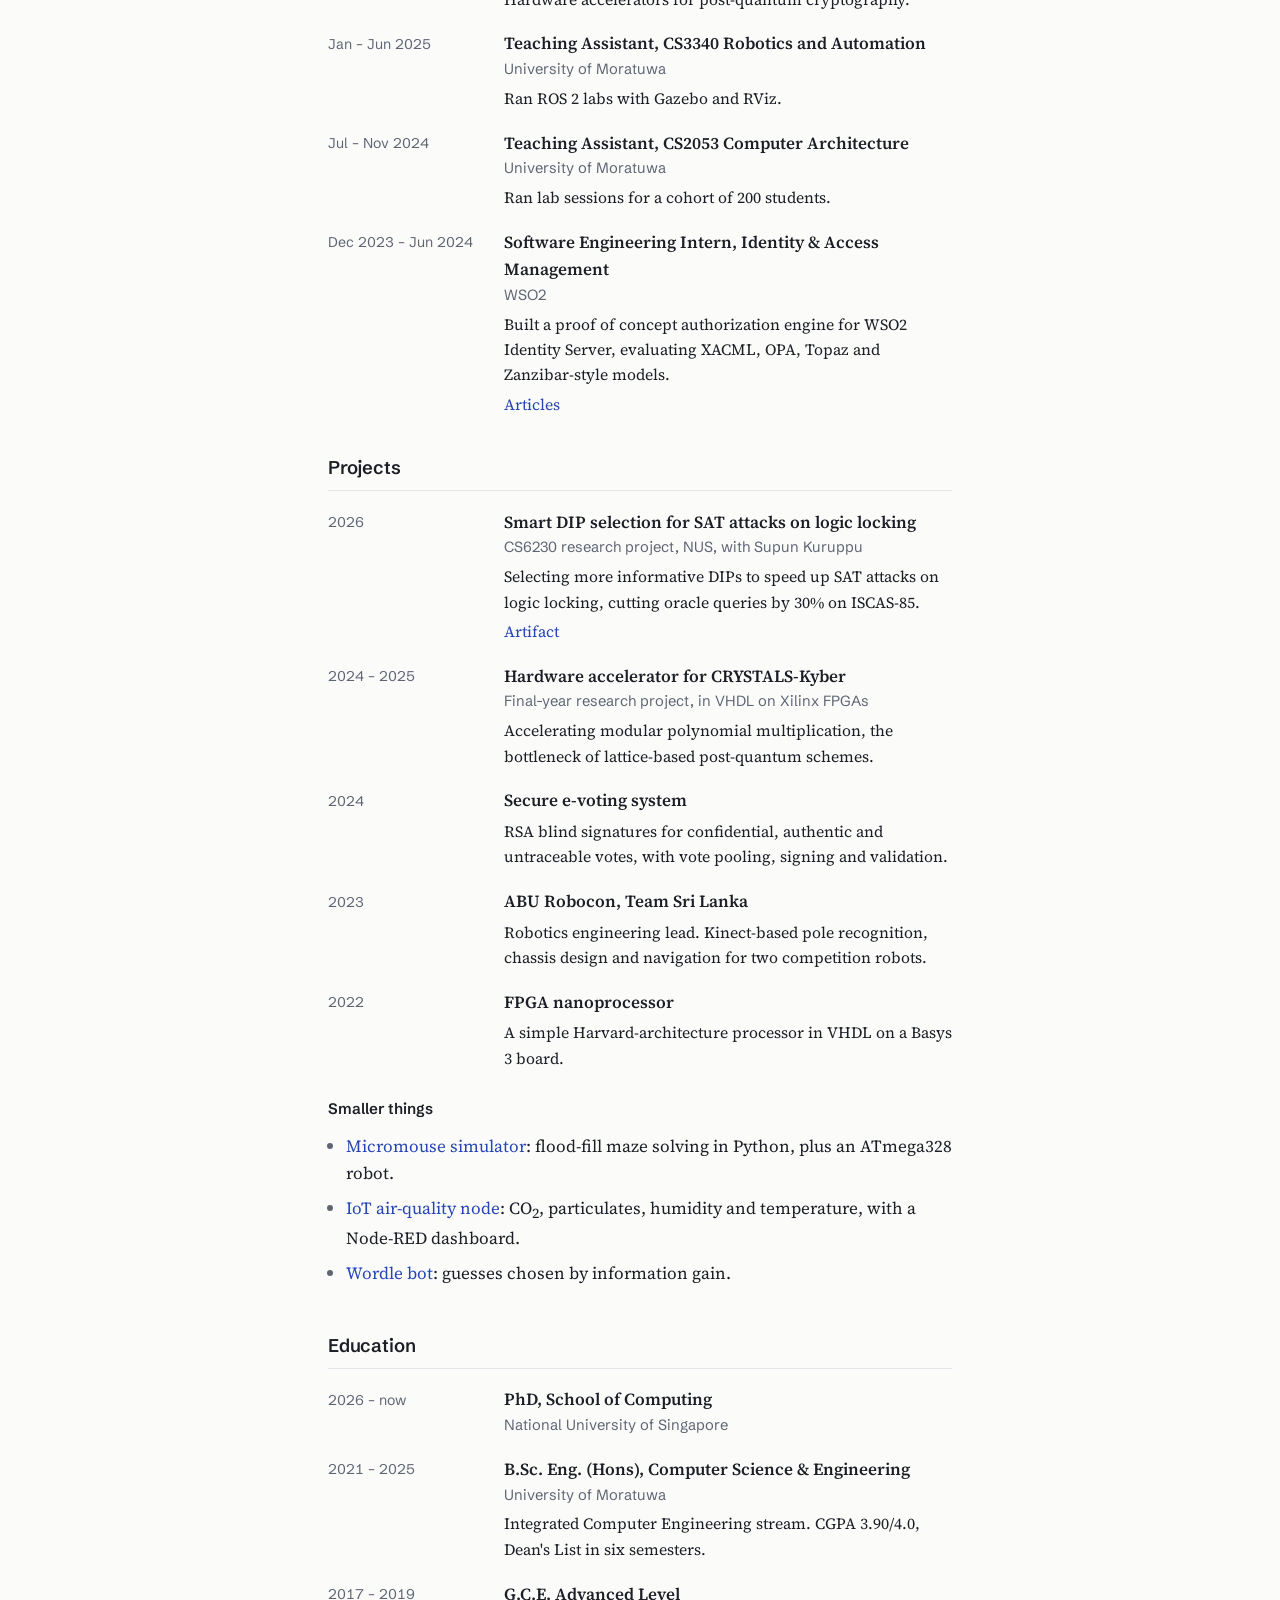
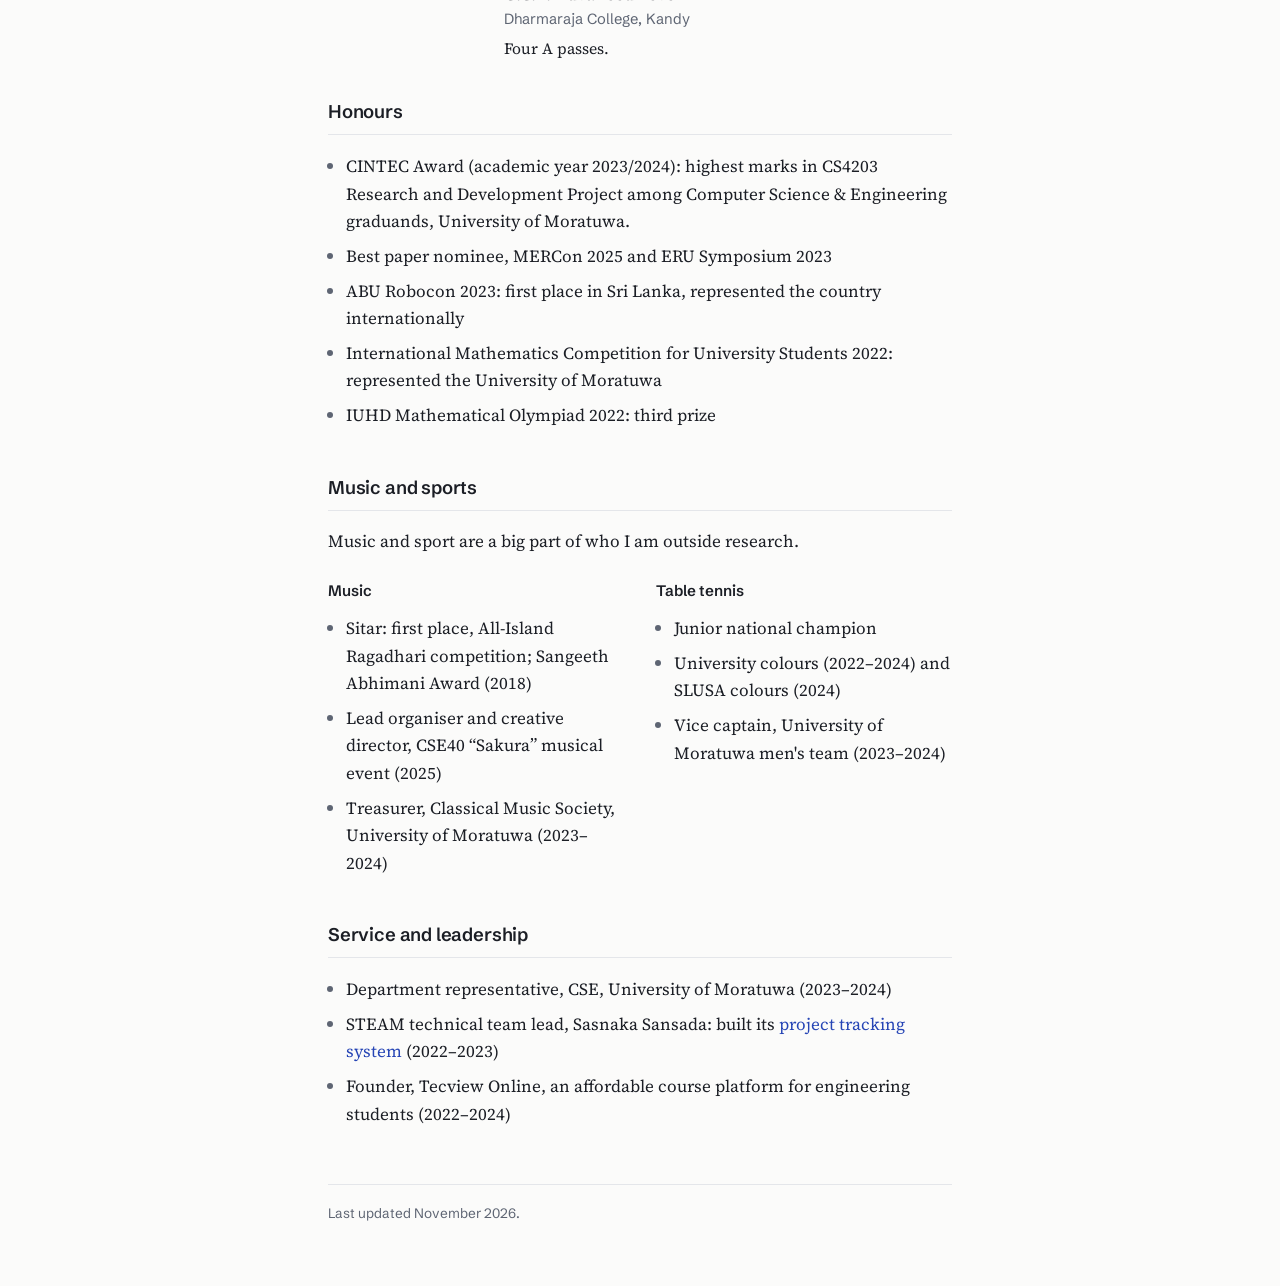
==== commit b5de375b: "Updated the links" ====
--- a/index.html
+++ b/index.html
@@ -39,7 +39,7 @@
     "affiliation": { "@type": "CollegeOrUniversity", "name": "National University of Singapore" },
     "email": "mailto:chathuranus@gmail.com",
     "sameAs": [
-      "https://github.com/PRO-GUNE",
+      "https://github.com/chathuranus",
       "https://www.linkedin.com/in/chathura-gunasekara/",
       "https://medium.com/@chathuragunasekera"
     ]
@@ -101,7 +101,7 @@
         <span class="pub-title"><a href="https://dl.lib.uom.lk/items/66637405-8cd2-4b41-bf23-5c54511abda5">Real-time, Scalable and Extensible Object Filtering and Detection System Using Kinect Sensor and ROS2 Foxy Implemented with C++</a></span>
         <div class="pub-meta"><span class="venue">ERU Symposium 2023</span><span class="tag">Best paper nominee</span></div>
         <p class="pub-desc">A modular ROS 2 system for real-time detection of shapes and colours, with filters that can be added and reconfigured at runtime.</p>
-        <div class="pub-links"><a href="https://dl.lib.uom.lk/items/66637405-8cd2-4b41-bf23-5c54511abda5">Paper</a><a href="https://pro-gune.github.io/colorfileter-details.html">Project</a></div>
+        <div class="pub-links"><a href="https://dl.lib.uom.lk/items/66637405-8cd2-4b41-bf23-5c54511abda5">Paper</a></div>
       </li>
     </ol>
   </section>
@@ -195,7 +195,6 @@
         <div class="what">
           <strong>ABU Robocon, Team Sri Lanka</strong>
           <p>Robotics engineering lead. Kinect-based pole recognition, chassis design and navigation for two competition robots.</p>
-          <p><a href="https://pro-gune.github.io/robocon-details.html">Details</a></p>
         </div>
       </li>
       <li class="entry">
@@ -212,7 +211,6 @@
       <li><a href="https://pro-gune.github.io/Micromouse/">Micromouse simulator</a>: flood-fill maze solving in Python, plus an ATmega328 robot.</li>
       <li><a href="https://pro-gune.github.io/IOT_Air_Quality/">IoT air-quality node</a>: CO<sub>2</sub>, particulates, humidity and temperature, with a Node-RED dashboard.</li>
       <li><a href="https://pro-gune.github.io/WordleBot/">Wordle bot</a>: guesses chosen by information gain.</li>
-      <li><a href="https://pro-gune.github.io/ticketapp-details.html">TicketApp</a>: event ticketing with QR scanning and custom validation.</li>
     </ul>
   </section>
 
@@ -223,7 +221,7 @@
       <li class="entry">
         <span class="when">2026 – now</span>
         <div class="what">
-          <strong>PhD, Computer Science</strong>
+          <strong>PhD, School of Computing</strong>
           <span class="where">National University of Singapore</span>
         </div>
       </li>
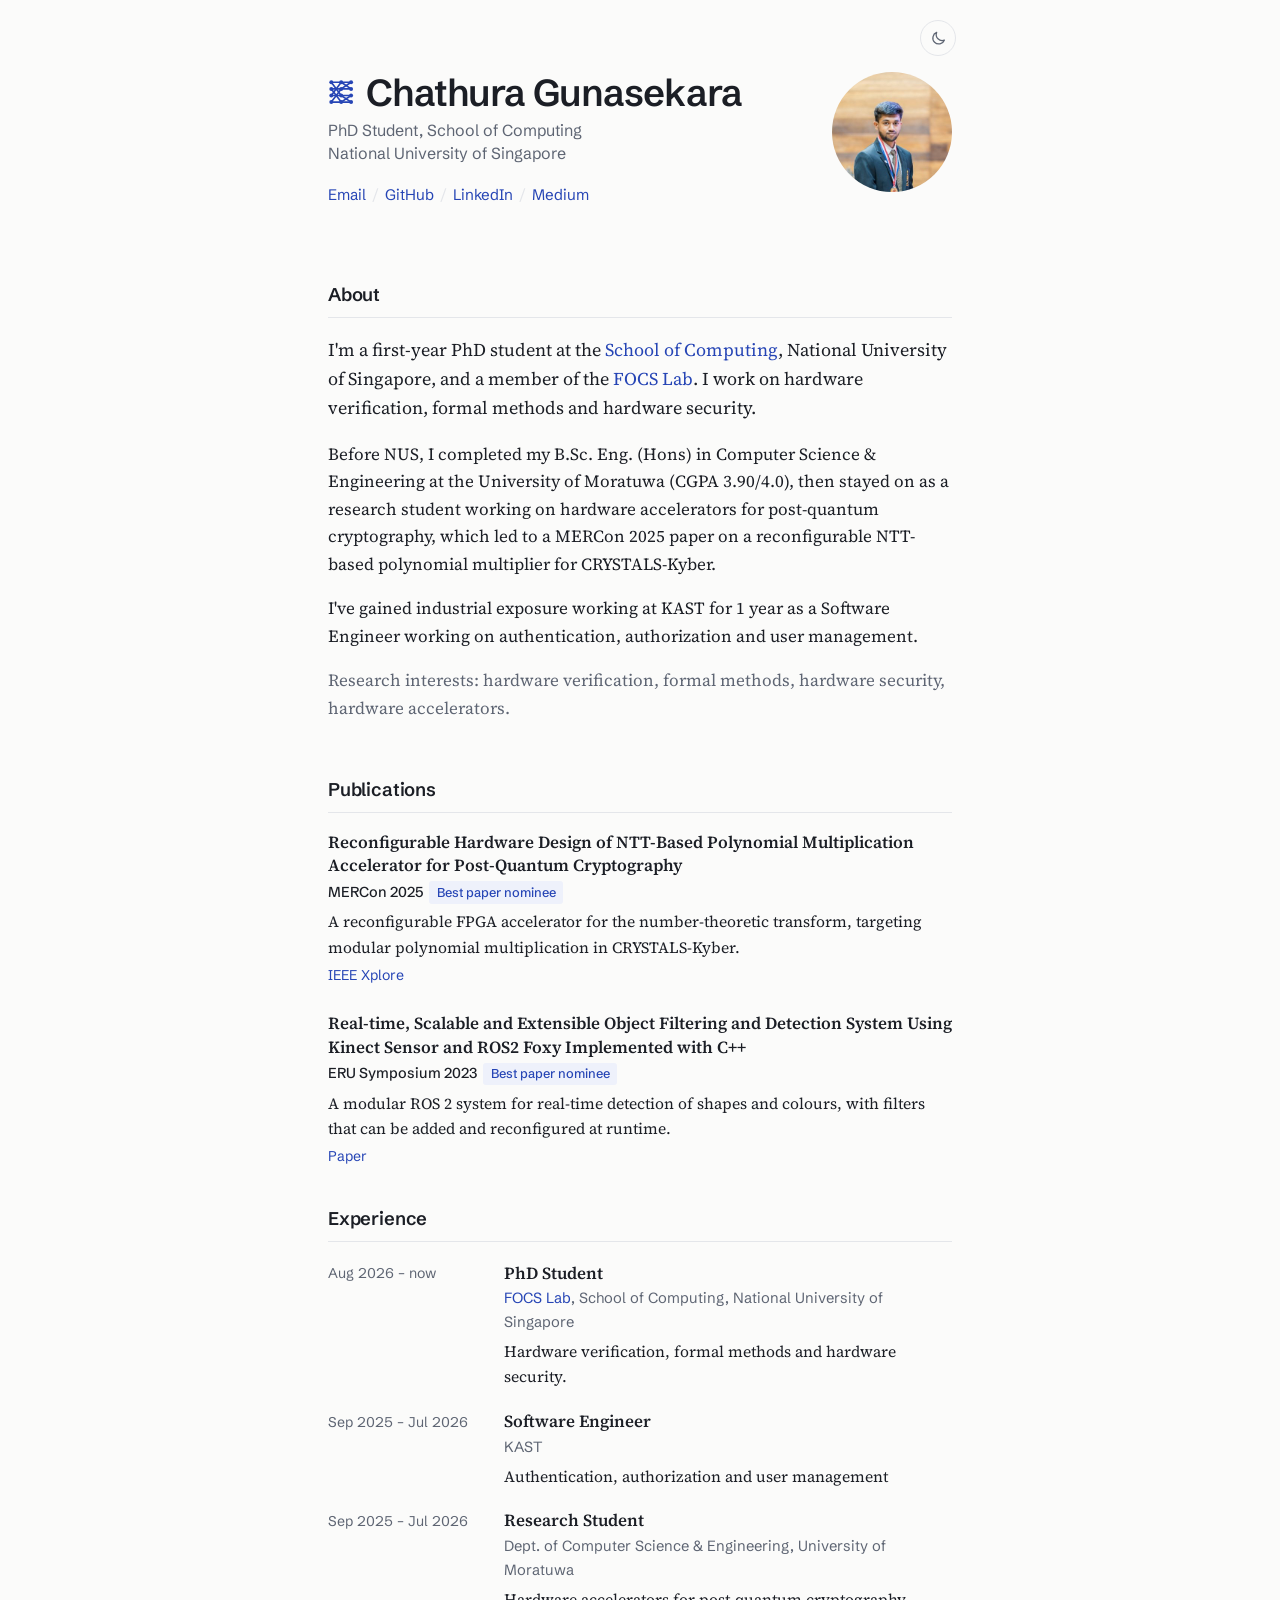
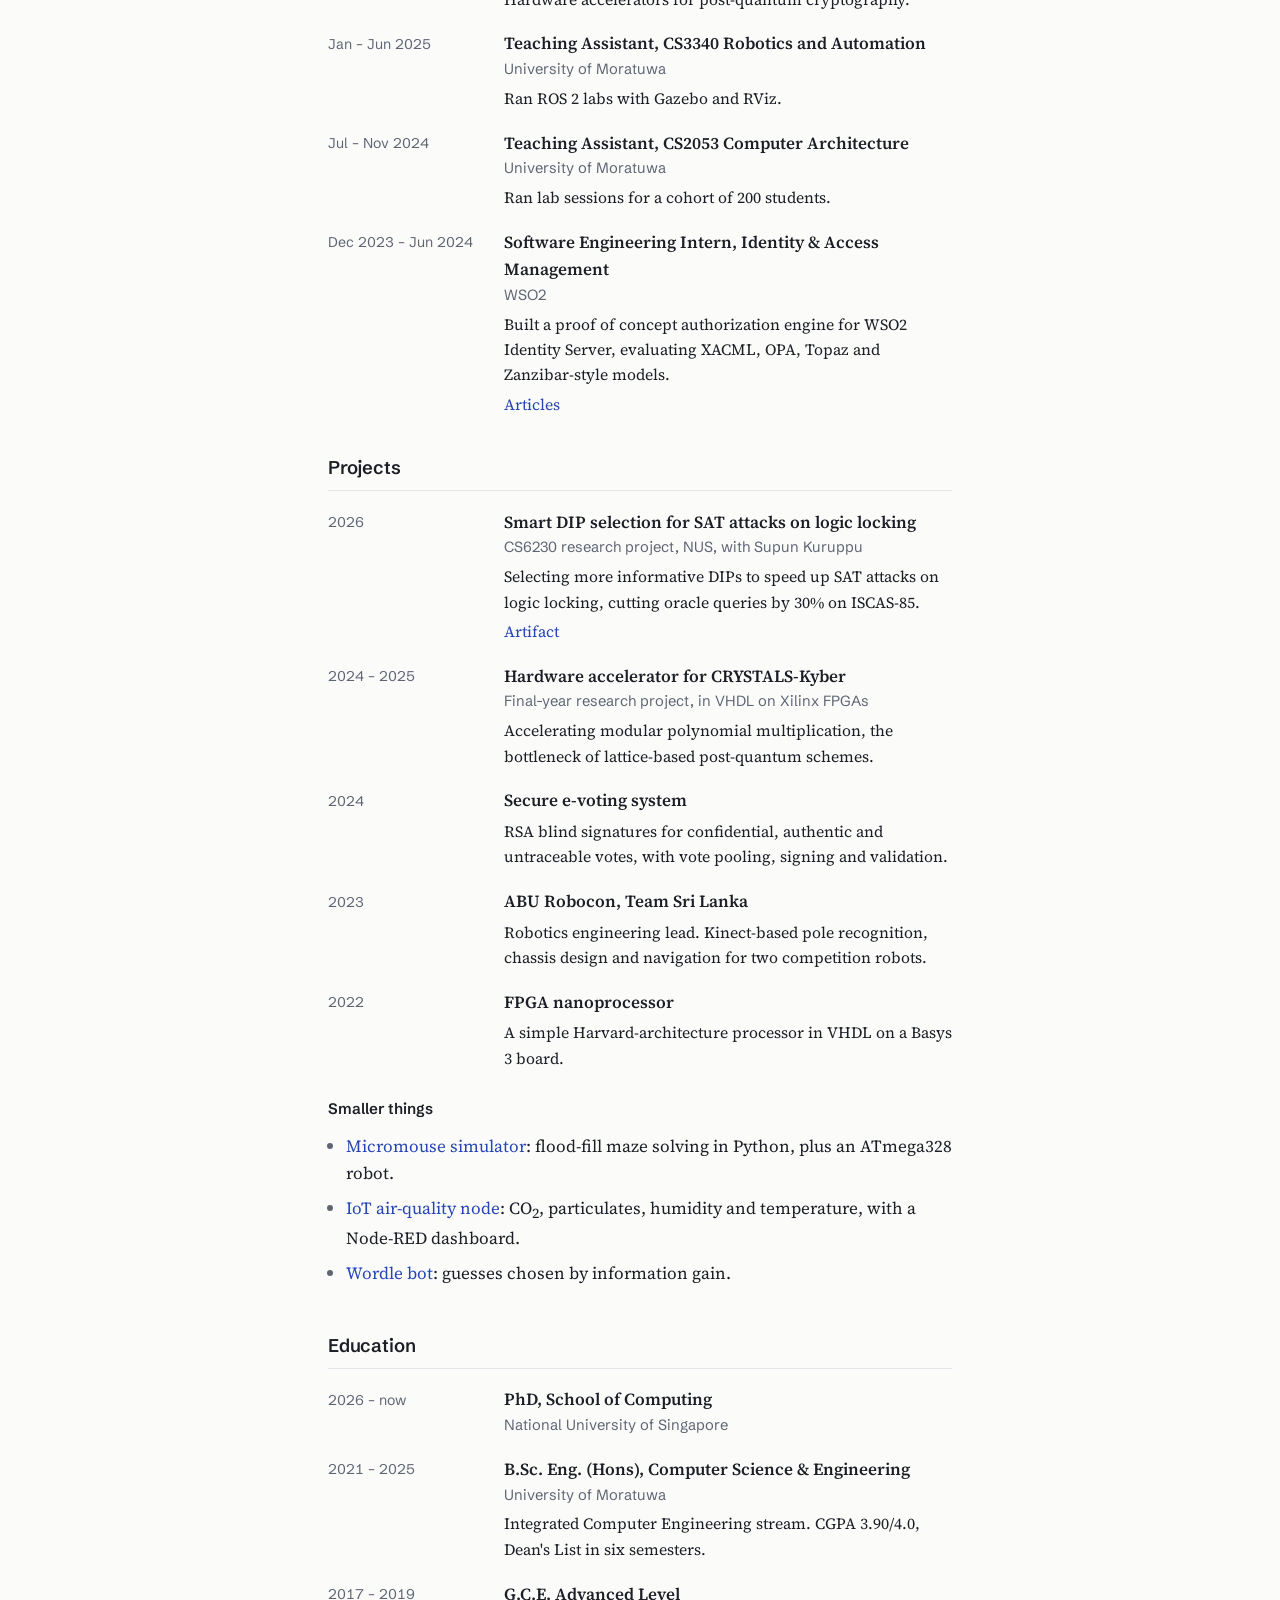
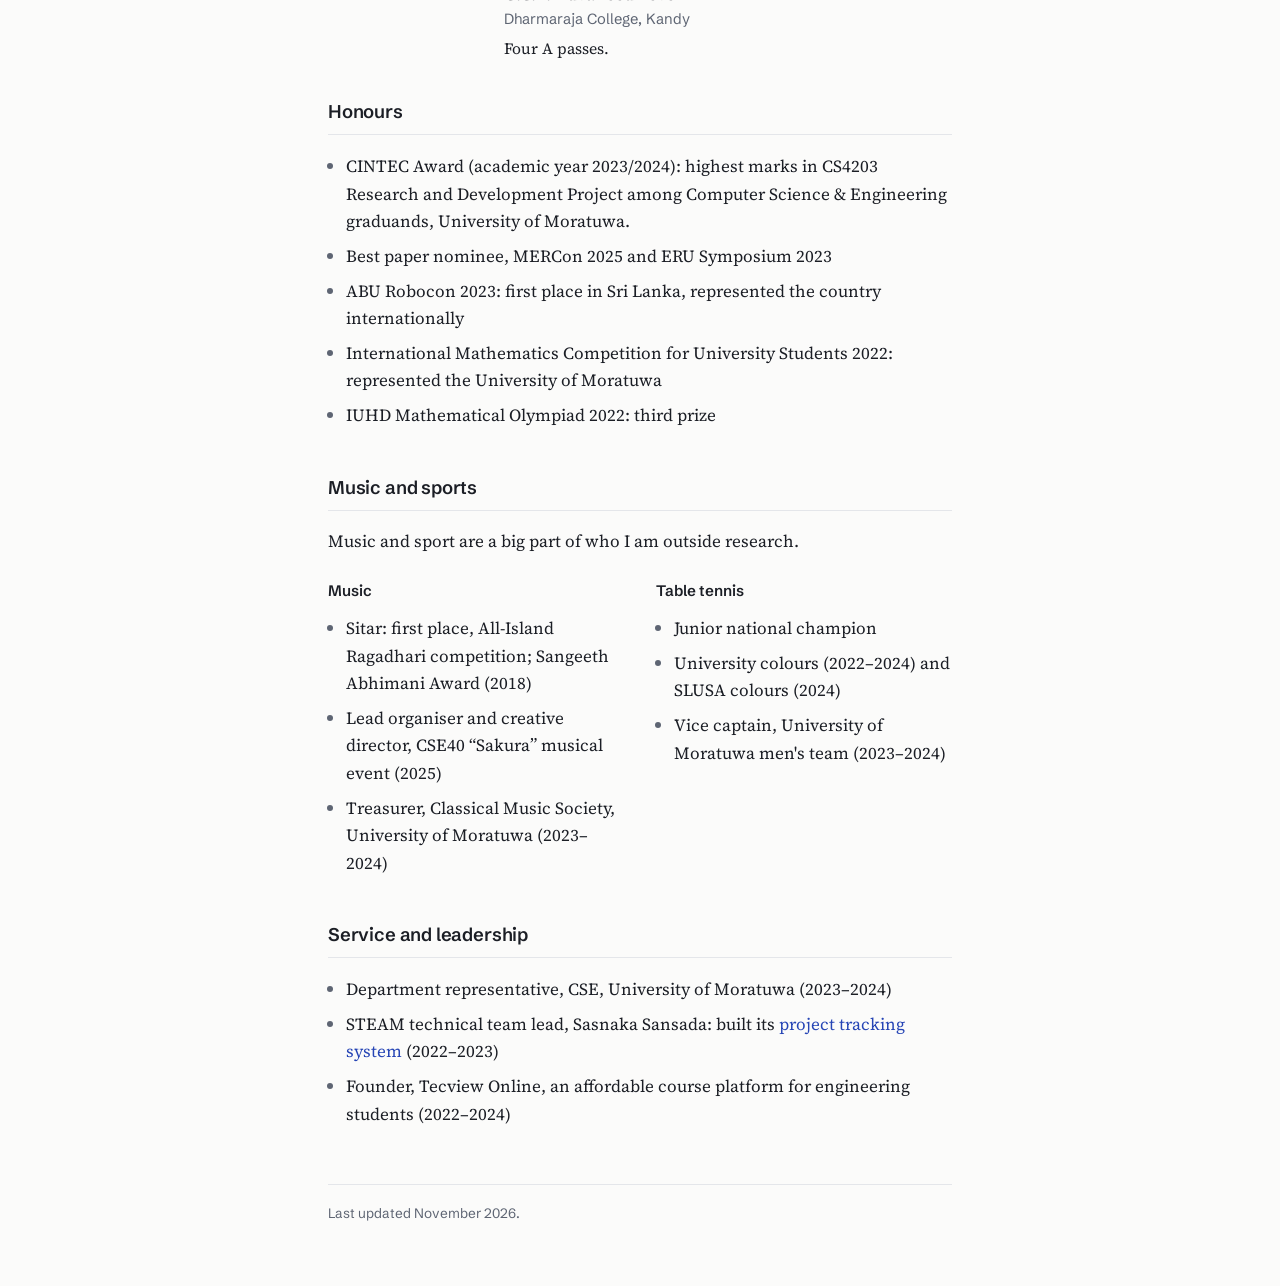
==== commit 58850a1f: "Updated assets" ====
--- a/index.html
+++ b/index.html
@@ -71,7 +71,7 @@
       </h1>
       <p class="role">PhD Student, School of Computing<br>National University of Singapore</p>
       <p class="links">
-        <a href="mailto:chathuranus@gmail.com">Email</a><span class="sep">/</span><a href="/assets/CV.pdf">CV</a><span class="sep">/</span><a href="https://github.com/chathuranus">GitHub</a><span class="sep">/</span><a href="https://www.linkedin.com/in/chathura-gunasekara/">LinkedIn</a><span class="sep">/</span><a href="https://medium.com/@chathuragunasekera">Medium</a>
+        <a href="mailto:chathuranus@gmail.com">Email</a><span class="sep">/</span><a href="https://github.com/chathuranus">GitHub</a><span class="sep">/</span><a href="https://www.linkedin.com/in/chathura-gunasekara/">LinkedIn</a><span class="sep">/</span><a href="https://medium.com/@chathuragunasekera">Medium</a>
         <!-- Add when available:  <span class="sep">/</span><a href="https://scholar.google.com/citations?user=XXXX">Scholar</a>  -->
       </p>
     </div>
